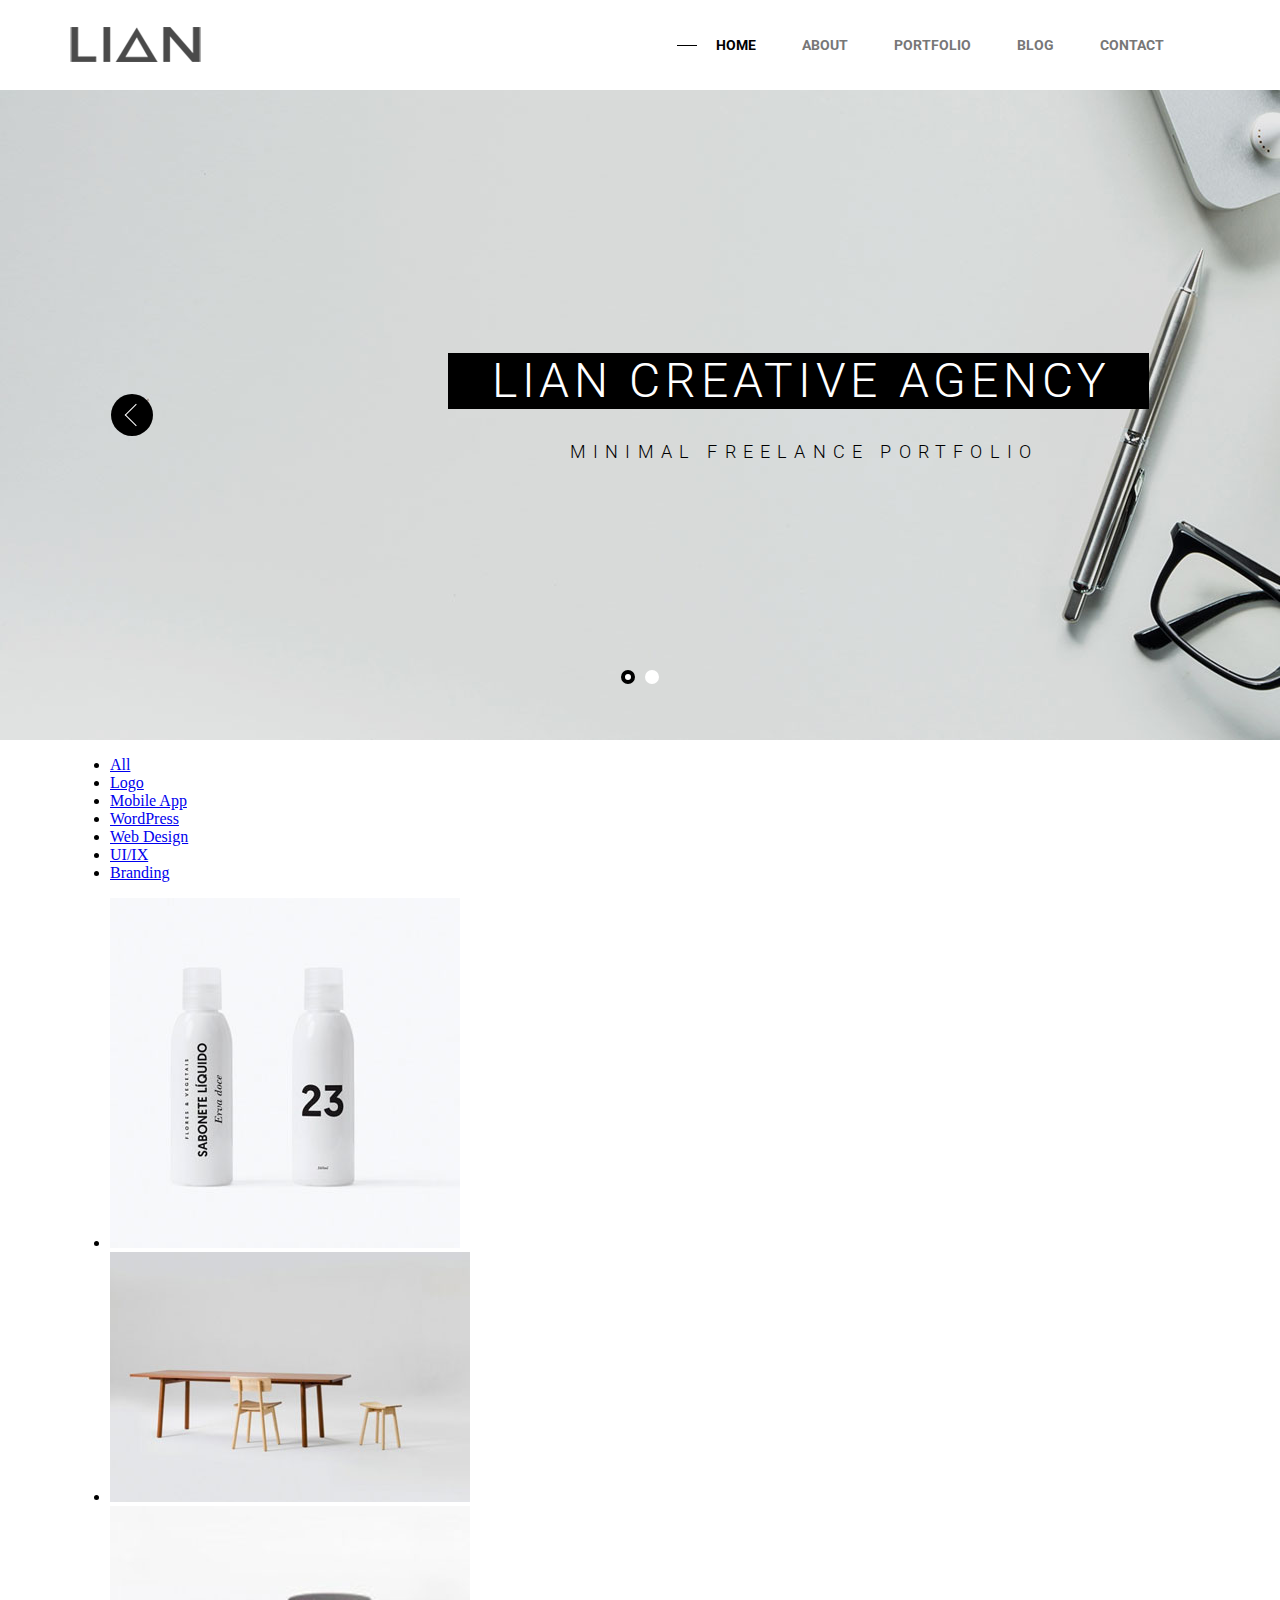
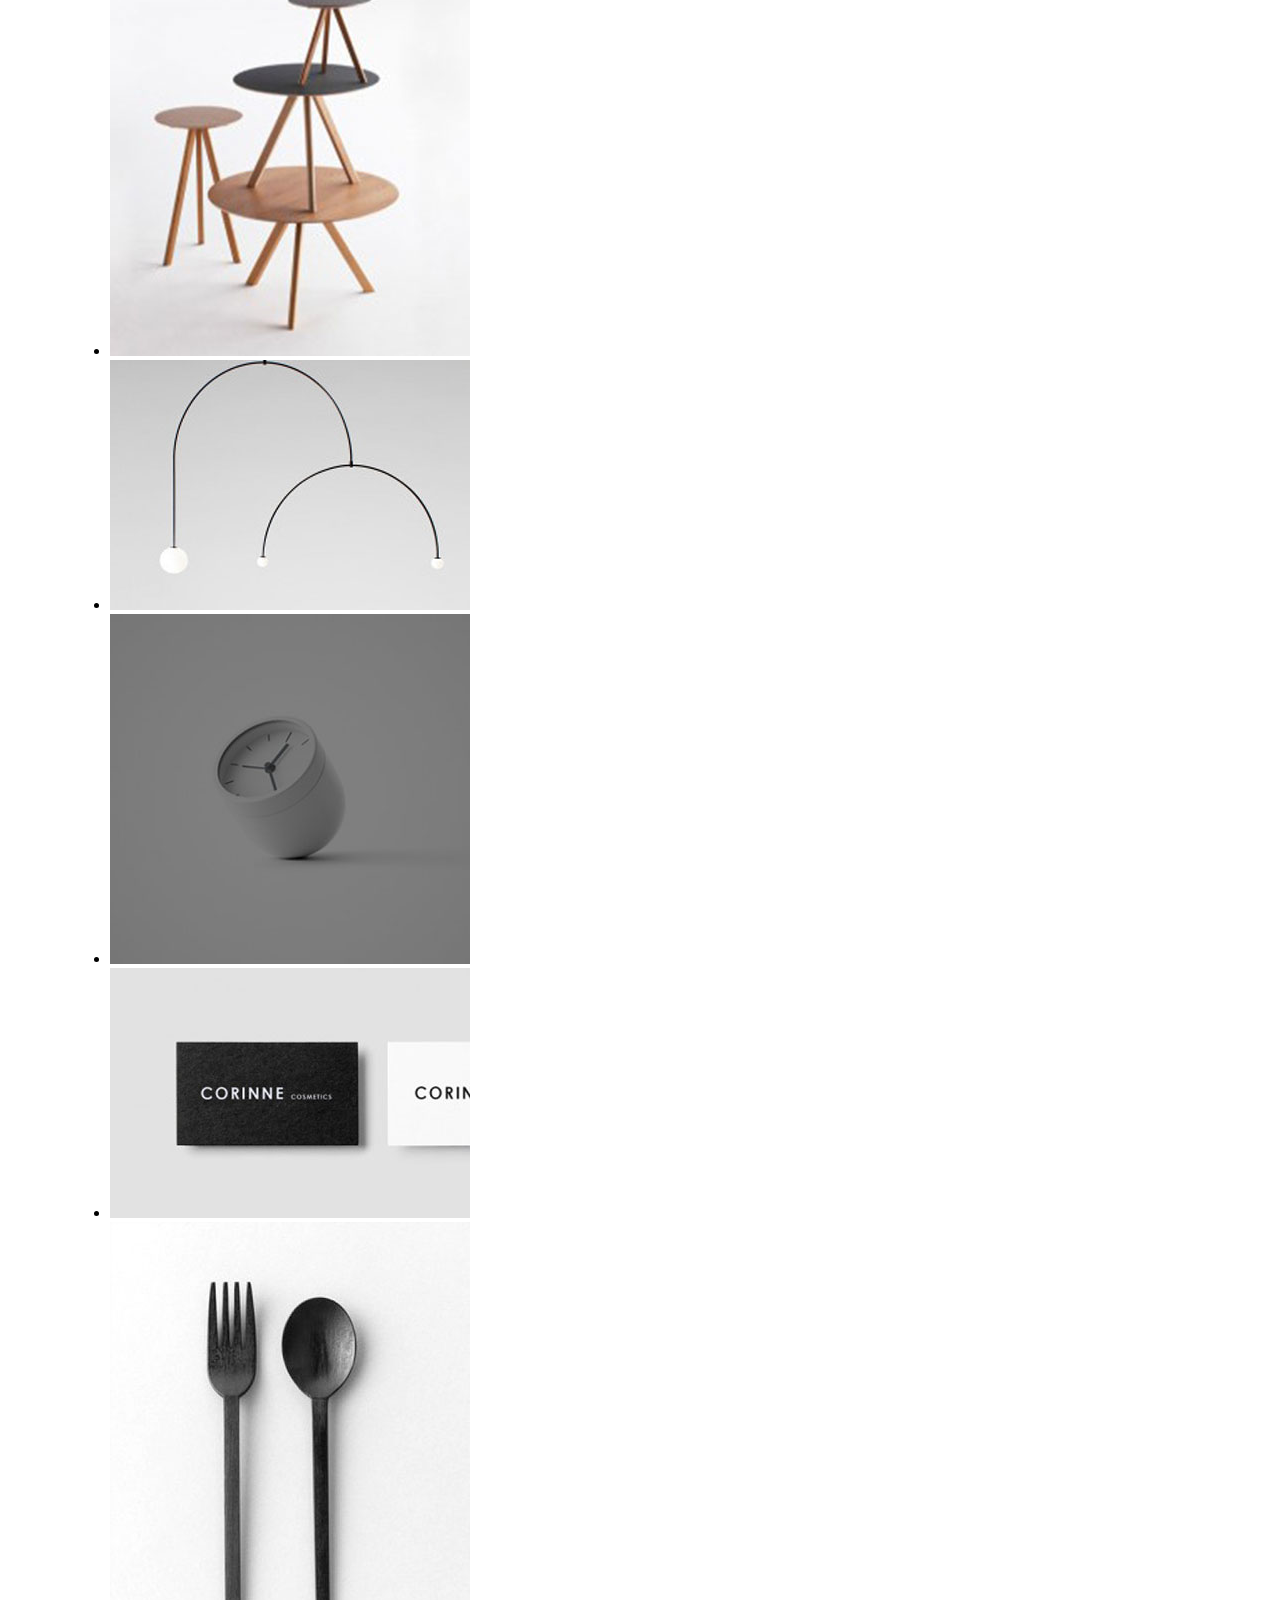
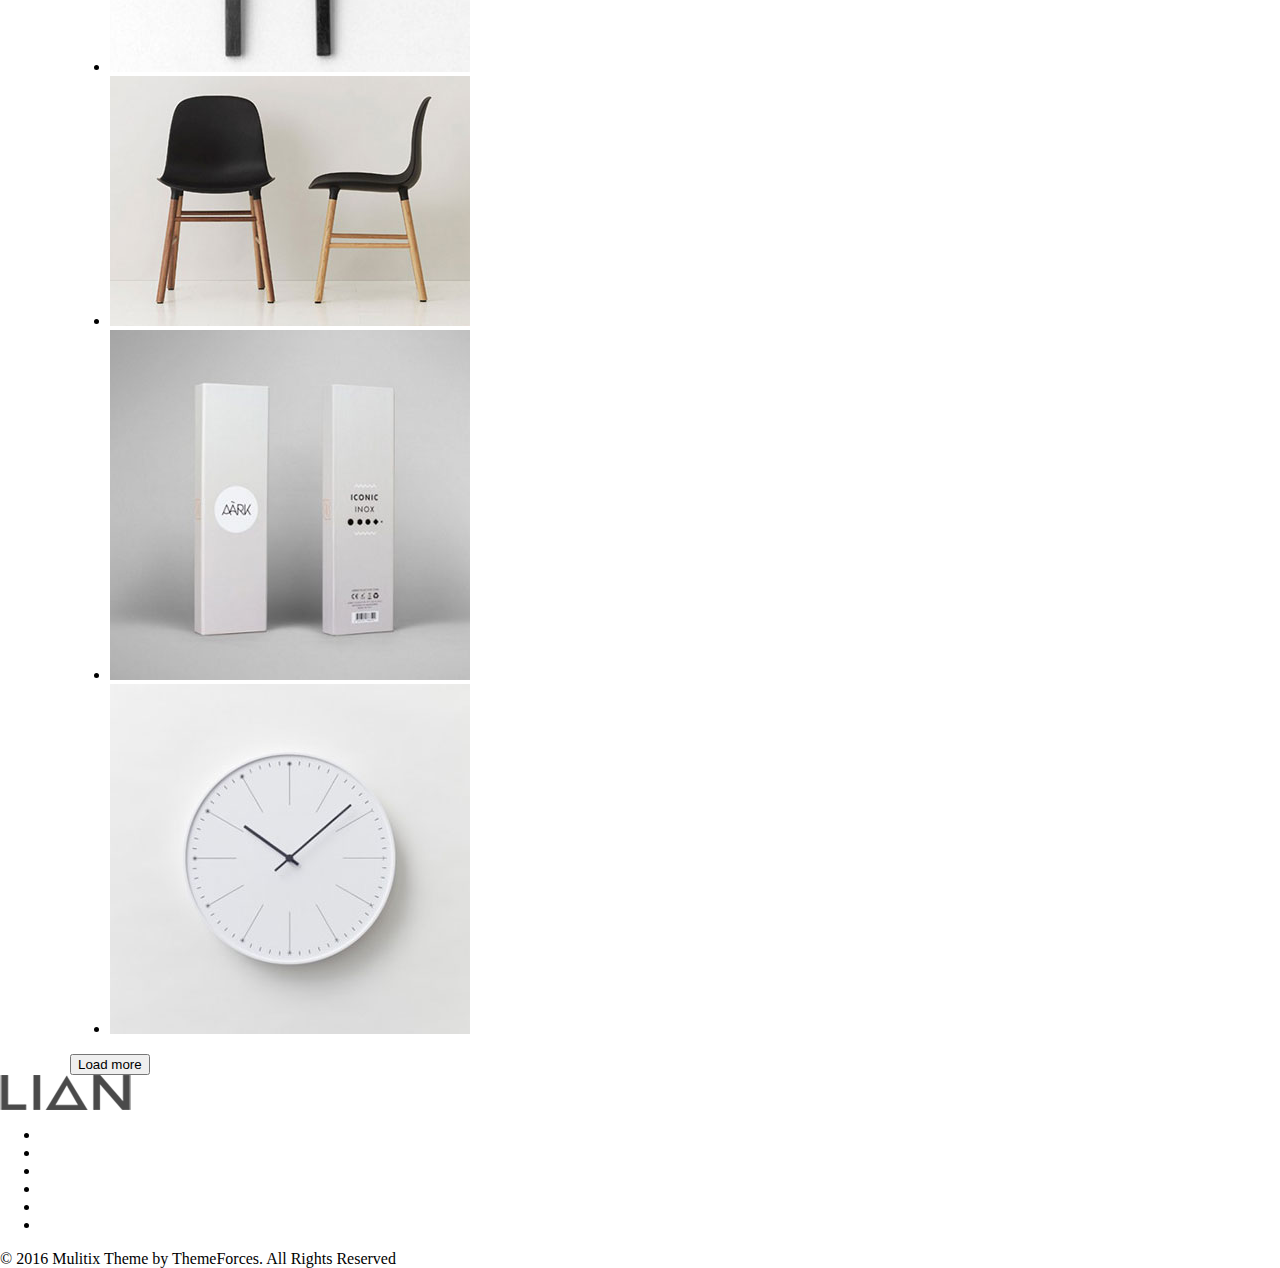
==== index.html @ 905ab61a "version 1.2.3" ====
<!doctype html>
<html>
    <head>
      <link href="https://fonts.googleapis.com/css?family=Roboto:300,400,700" rel="stylesheet">
       <link rel="stylesheet" href="https://use.fontawesome.com/releases/v5.8.1/css/all.css" integrity="sha384-50oBUHEmvpQ+1lW4y57PTFmhCaXp0ML5d60M1M7uH2+nqUivzIebhndOJK28anvf" crossorigin="anonymous">
       <link href="./css/main.css" rel="stylesheet">
       <title>Верстка. Шаблон Lian.</title>
    </head>
    <body>
      <div class="page">
        <header class="header">
          <div class="header__block">
            <div class="header__logo logo">
              <img src="img/logo/logo.gif" class="logo__img" alt="logo">
            </div>
            <nav class="header__nav nav">
              <ul class="nav__list">
                <li class="nav__item"><a href="#" class="nav__link nav__link_active">Home</a></li>
                <li class="nav__item"><a href="#" class="nav__link">About</a></li>
                <li class="nav__item"><a href="portfolio.html" class="nav__link">Portfolio</a></li>
                <li class="nav__item"><a href="blog.html" class="nav__link">Blog</a></li>
                <li class="nav__item"><a href="#" class="nav__link">Contact</a></li>
                <li class="nav__item"><a href="#" class="nav__link"><i class="fas fa-search"></i></a></li>
              </ul>
            </nav>
          </div>
        </header>
        
          <section class="page__slider slider">
            <div class="owl-carousel">
              <div class="slider__item" style="background-image: url(./img/slider/slide_001.jpg)">
                <div class="slider__content">
                  <p class="slider__title">lian creative agency</p>
                  <p class="slider__text">minimal freelance portfolio</p>
                </div>
              </div>
              <div class="slider__item" style="background-image: url(./img/slider/slide_002.jpg)">
                <div class="slider__content">
                  <p class="slider__title">design & branding</p>
                  <p class="slider__text">we deliver quality results</p>
                </div>
              </div>
            </div>
          </section>

        <div class="page__containter">
          <section class="menu">
            <ul class="menu__list">
              <li class="menu__item menu__item_active"> <a href="#" class="menu__link">All</a></li>
              <li class="menu__item"> <a href="#" class="menu__link">Logo</a></li>
              <li class="menu__item"> <a href="#" class="menu__link">Mobile App</a></li>
              <li class="menu__item"> <a href="#" class="menu__link">WordPress</a></li>
              <li class="menu__item"> <a href="#" class="menu__link">Web Design</a></li>
              <li class="menu__item"> <a href="#" class="menu__link">UI/IX</a></li>
              <li class="menu__item"> <a href="#" class="menu__link">Branding</a></li>   
            </ul>
          </section>
          <main class="main">
             <div class="main__portfolio portfolio">
              <ul class="portfolio__list">
                <li class="portfolio__item">
                  <a href="#" class="portfolio__link">
                    <img src="img/portfolio/b23.jpg" alt="bottle nomber 23" >
                  </a>
                </li>
                <li class="portfolio__item">
                  <a href="#" class="portfolio__link">
                    <img src="img/portfolio/table.jpg" alt="table" >
                  </a>
                </li>
                <li class="portfolio__item">
                  <a href="#" class="portfolio__link">
                    <img src="img/portfolio/4table.jpg" alt="four table" >
                  </a>
                </li>
                <li class="portfolio__item">
                  <a href="#" class="portfolio__link">
                    <img src="img/portfolio/lamp.jpg" alt="lamp" >
                  </a>
                </li>
                <li class="portfolio__item">
                  <a href="#" class="portfolio__link">
                    <img src="img/portfolio/clock.jpg" alt="clock" >
                  </a>
                </li>
                <li class="portfolio__item">
                  <a href="#" class="portfolio__link">
                    <img src="img/portfolio/visitingcard.jpg" alt="business card" >
                  </a>
                </li>
                <li class="portfolio__item">
                  <a href="#" class="portfolio__link">
                    <img src="img/portfolio/forkspoon.jpg" alt="fork and spoon" >
                  </a>
                </li>
                <li class="portfolio__item">
                  <a href="#" class="portfolio__link">
                    <img src="img/portfolio/chair.jpg" alt="chair" >
                  </a>
                </li>
                <li class="portfolio__item">
                  <a href="#" class="portfolio__link">
                    <img src="img/portfolio/iconikinox.jpg" alt="iconikinox" >
                  </a>
                </li>
                <li class="portfolio__item">
                  <a href="#" class="portfolio__link">
                    <img src="img/portfolio/bigclock.jpg" alt="big clock" >
                  </a>
                </li>
              </ul>
             </div>
             <div class="main__footer">
                <button class="button main__button">Load more</button>
             </div>
          </main>   
        </div>

          <footer class="footer">
            <div class="footer__logo logo">
              <img src="img/logo/logo.gif" class="logo__img" alt="logo">
            </div>
            <div class="footer__social social">
              <ul class="social__list">
                <li class="social__item">
                  <a href="#" class="social__link social__link_facebook"></a>
                </li>
                <li class="social__item">
                  <a href="#" class="social__link social__link_twitter"></a>
                </li>
                <li class="social__item">
                  <a href="#" class="social__link social__link_linkedin"></a>
                </li>
                <li class="social__item">
                  <a href="#" class="social__link social__link_basket"></a>
                </li>
                <li class="social__item">
                  <a href="#" class="social__link social__link_pinterest"></a>
                </li>
                <li class="social__item">
                  <a href="#" class="social__link social__link_instagram"></a>
                </li>
              </ul>
            </div>  
            <div class="footer__copyright copyright">
              <div class="copyright__text">© 2016 <span class="copyright__text_black">Mulitix Theme</span> by ThemeForces. All Rights Reserved</div>
            </div>
          </footer>

      </div>
      <script src="./js/scripts.js"></script>
    </body>
</html>
---- css/main.css ----
/**
 * Owl Carousel v2.2.1
 * Copyright 2013-2017 Saurabh Sharma
 * Licensed under  ()
 */
.owl-carousel, .owl-carousel .owl-item {
  -webkit-tap-highlight-color: transparent;
  position: relative; }

.owl-carousel {
  display: none;
  width: 100%;
  z-index: 1; }

.owl-carousel .owl-stage {
  position: relative;
  -ms-touch-action: pan-Y;
  -moz-backface-visibility: hidden; }

.owl-carousel .owl-stage:after {
  content: ".";
  display: block;
  clear: both;
  visibility: hidden;
  line-height: 0;
  height: 0; }

.owl-carousel .owl-stage-outer {
  position: relative;
  overflow: hidden;
  -webkit-transform: translate3d(0, 0, 0); }

.owl-carousel .owl-item, .owl-carousel .owl-wrapper {
  -webkit-backface-visibility: hidden;
  -moz-backface-visibility: hidden;
  -ms-backface-visibility: hidden;
  -webkit-transform: translate3d(0, 0, 0);
  -moz-transform: translate3d(0, 0, 0);
  -ms-transform: translate3d(0, 0, 0); }

.owl-carousel .owl-item {
  min-height: 1px;
  float: left;
  -webkit-backface-visibility: hidden;
  -webkit-touch-callout: none; }

.owl-carousel .owl-item img {
  display: block;
  width: 100%; }

.owl-carousel .owl-dots.disabled, .owl-carousel .owl-nav.disabled {
  display: none; }

.no-js .owl-carousel, .owl-carousel.owl-loaded {
  display: block; }

.owl-carousel .owl-dot, .owl-carousel .owl-nav .owl-next, .owl-carousel .owl-nav .owl-prev {
  cursor: pointer;
  cursor: hand;
  -webkit-user-select: none;
  -moz-user-select: none;
  -ms-user-select: none;
  user-select: none; }

.owl-carousel.owl-loading {
  opacity: 0;
  display: block; }

.owl-carousel.owl-hidden {
  opacity: 0; }

.owl-carousel.owl-refresh .owl-item {
  visibility: hidden; }

.owl-carousel.owl-drag .owl-item {
  -webkit-user-select: none;
  -moz-user-select: none;
  -ms-user-select: none;
  user-select: none; }

.owl-carousel.owl-grab {
  cursor: move;
  cursor: -webkit-grab;
  cursor: grab; }

.owl-carousel.owl-rtl {
  direction: rtl; }

.owl-carousel.owl-rtl .owl-item {
  float: right; }

.owl-carousel .animated {
  -webkit-animation-duration: 1s;
          animation-duration: 1s;
  -webkit-animation-fill-mode: both;
          animation-fill-mode: both; }

.owl-carousel .owl-animated-in {
  z-index: 0; }

.owl-carousel .owl-animated-out {
  z-index: 1; }

.owl-carousel .fadeOut {
  -webkit-animation-name: fadeOut;
          animation-name: fadeOut; }

@-webkit-keyframes fadeOut {
  0% {
    opacity: 1; }
  100% {
    opacity: 0; } }

@keyframes fadeOut {
  0% {
    opacity: 1; }
  100% {
    opacity: 0; } }

.owl-height {
  transition: height .5s ease-in-out; }

.owl-carousel .owl-item .owl-lazy {
  opacity: 0;
  transition: opacity .4s ease; }

.owl-carousel .owl-item img.owl-lazy {
  -webkit-transform-style: preserve-3d;
          transform-style: preserve-3d; }

.owl-carousel .owl-video-wrapper {
  position: relative;
  height: 100%;
  background: #000; }

.owl-carousel .owl-video-play-icon {
  position: absolute;
  height: 80px;
  width: 80px;
  left: 50%;
  top: 50%;
  margin-left: -40px;
  margin-top: -40px;
  background: url(owl.video.play.png) no-repeat;
  cursor: pointer;
  z-index: 1;
  -webkit-backface-visibility: hidden;
  transition: -webkit-transform .1s ease;
  transition: transform .1s ease;
  transition: transform .1s ease, -webkit-transform .1s ease; }

.owl-carousel .owl-video-play-icon:hover {
  -webkit-transform: scale(1.3, 1.3);
          transform: scale(1.3, 1.3); }

.owl-carousel .owl-video-playing .owl-video-play-icon, .owl-carousel .owl-video-playing .owl-video-tn {
  display: none; }

.owl-carousel .owl-video-tn {
  opacity: 0;
  height: 100%;
  background-position: center center;
  background-repeat: no-repeat;
  background-size: contain;
  transition: opacity .4s ease; }

.owl-carousel .owl-video-frame {
  position: relative;
  z-index: 1;
  height: 100%;
  width: 100%; }

/**
 * Owl Carousel v2.2.1
 * Copyright 2013-2017 Saurabh Sharma
 * Licensed under  ()
 */
.owl-theme .owl-dots, .owl-theme .owl-nav {
  text-align: center;
  -webkit-tap-highlight-color: transparent; }

.owl-theme .owl-nav {
  margin-top: 10px; }

.owl-theme .owl-nav [class*=owl-] {
  color: #FFF;
  font-size: 14px;
  margin: 5px;
  padding: 4px 7px;
  background: #D6D6D6;
  display: inline-block;
  cursor: pointer;
  border-radius: 3px; }

.owl-theme .owl-nav [class*=owl-]:hover {
  background: #869791;
  color: #FFF;
  text-decoration: none; }

.owl-theme .owl-nav .disabled {
  opacity: .5;
  cursor: default; }

.owl-theme .owl-nav.disabled + .owl-dots {
  margin-top: 10px; }

.owl-theme .owl-dots .owl-dot {
  display: inline-block;
  zoom: 1; }

.owl-theme .owl-dots .owl-dot span {
  width: 10px;
  height: 10px;
  margin: 5px 7px;
  background: #D6D6D6;
  display: block;
  -webkit-backface-visibility: visible;
  transition: opacity .2s ease;
  border-radius: 30px; }

.owl-theme .owl-dots .owl-dot.active span, .owl-theme .owl-dots .owl-dot:hover span {
  background: #869791; }

html {
  box-sizing: border-box; }

*, *:before, *:after {
  box-sizing: inherit; }

* {
  -webkit-font-smoothing: antialiased;
  -moz-osx-font-smoothing: grayscale; }

body {
  margin: 0;
  padding: 0; }

.page {
  margin: 0 auto;
  width: 100%; }
  .page__containter {
    margin: 0 auto;
    width: 100%;
    max-width: 1140px; }
  .page__slider {
    margin: 0 auto;
    width: 100%;
    max-width: 1600px; }

.header {
  display: flex;
  width: 100%;
  justify-content: center;
  box-shadow: 0px 3px 5px -1px #dedede; }
  .header__block {
    display: flex;
    flex-direction: row;
    width: 100%;
    max-width: 1140px;
    justify-content: space-between;
    align-items: center;
    flex-wrap: nowrap;
    padding: 0px 0px;
    background-color: #ffffff;
    padding-top: 27px;
    padding-bottom: 28px; }

.logo__img {
  display: block; }

.nav__list {
  display: flex;
  margin: 0;
  padding: 0;
  list-style: none; }

.nav__link {
  padding-left: 46px;
  font-family: 'Roboto', sans-serif;
  font-size: 14px;
  font-weight: bold;
  text-transform: uppercase;
  color: #777777;
  background-color: #FFFFFF;
  text-decoration: none; }
  .nav__link:hover {
    color: black; }

.nav__link_active {
  position: relative;
  color: black; }
  .nav__link_active:before {
    position: absolute;
    content: "";
    height: 1px;
    width: 20px;
    left: 7px;
    top: 8px;
    background: black; }

.slider__item {
  position: relative;
  padding-top: 650px; }

.slider__content {
  display: flex;
  justify-content: center;
  align-content: space-between;
  align-items: center;
  flex-direction: column;
  position: absolute;
  text-align: center;
  padding-top: 0;
  top: 263px;
  left: 448px; }

.slider__title {
  margin: 0;
  margin-bottom: 32px;
  padding-left: 44px;
  padding-right: 38px;
  padding-top: 4px;
  padding-bottom: 4px;
  font-family: Roboto, sans-serif;
  font-weight: 300;
  font-size: 48px;
  letter-spacing: 4.7px;
  line-height: 48px;
  color: #ffffff;
  text-transform: uppercase;
  background-color: #000000; }

.slider__text {
  margin: 0;
  padding-left: 11px;
  font-family: Roboto, sans-serif;
  font-weight: 300;
  font-size: 18px;
  letter-spacing: 7.2px;
  color: #000000;
  text-transform: uppercase; }

.owl-nav {
  display: flex;
  justify-content: space-between;
  width: 1375px;
  position: absolute;
  top: 304px;
  left: 111px; }

.owl-prev {
  position: relative;
  border-radius: 100%;
  cursor: pointer;
  background-color: black;
  height: 42px;
  width: 42px; }
  .owl-prev:after {
    position: absolute;
    content: "";
    top: 13px;
    left: 17px;
    color: white;
    border-right: 1px solid;
    border-bottom: 1px solid;
    height: 16px;
    width: 16px;
    -webkit-transform: rotate(135deg);
            transform: rotate(135deg); }

.owl-next {
  position: relative;
  border-radius: 100%;
  cursor: pointer;
  background-color: black;
  height: 42px;
  width: 42px; }
  .owl-next:after {
    position: absolute;
    content: "";
    top: 13px;
    left: 10px;
    color: white;
    border-right: 1px solid;
    border-bottom: 1px solid;
    height: 16px;
    width: 16px;
    -webkit-transform: rotate(-45deg);
            transform: rotate(-45deg); }

.owl-dots {
  display: flex;
  justify-content: center;
  position: absolute;
  width: 100%;
  left: 0px;
  top: 580px;
  margin-bottom: 10px;
  text-align: center; }
  .owl-dots .owl-dot {
    display: inline-block;
    margin: 0 5px;
    width: 14px;
    height: 14px;
    border: 4px solid white;
    border-radius: 50%;
    background-color: #ffffff;
    cursor: pointer;
    transition: background-color 0.2s; }
  .owl-dots .active {
    border: 4px solid black; }
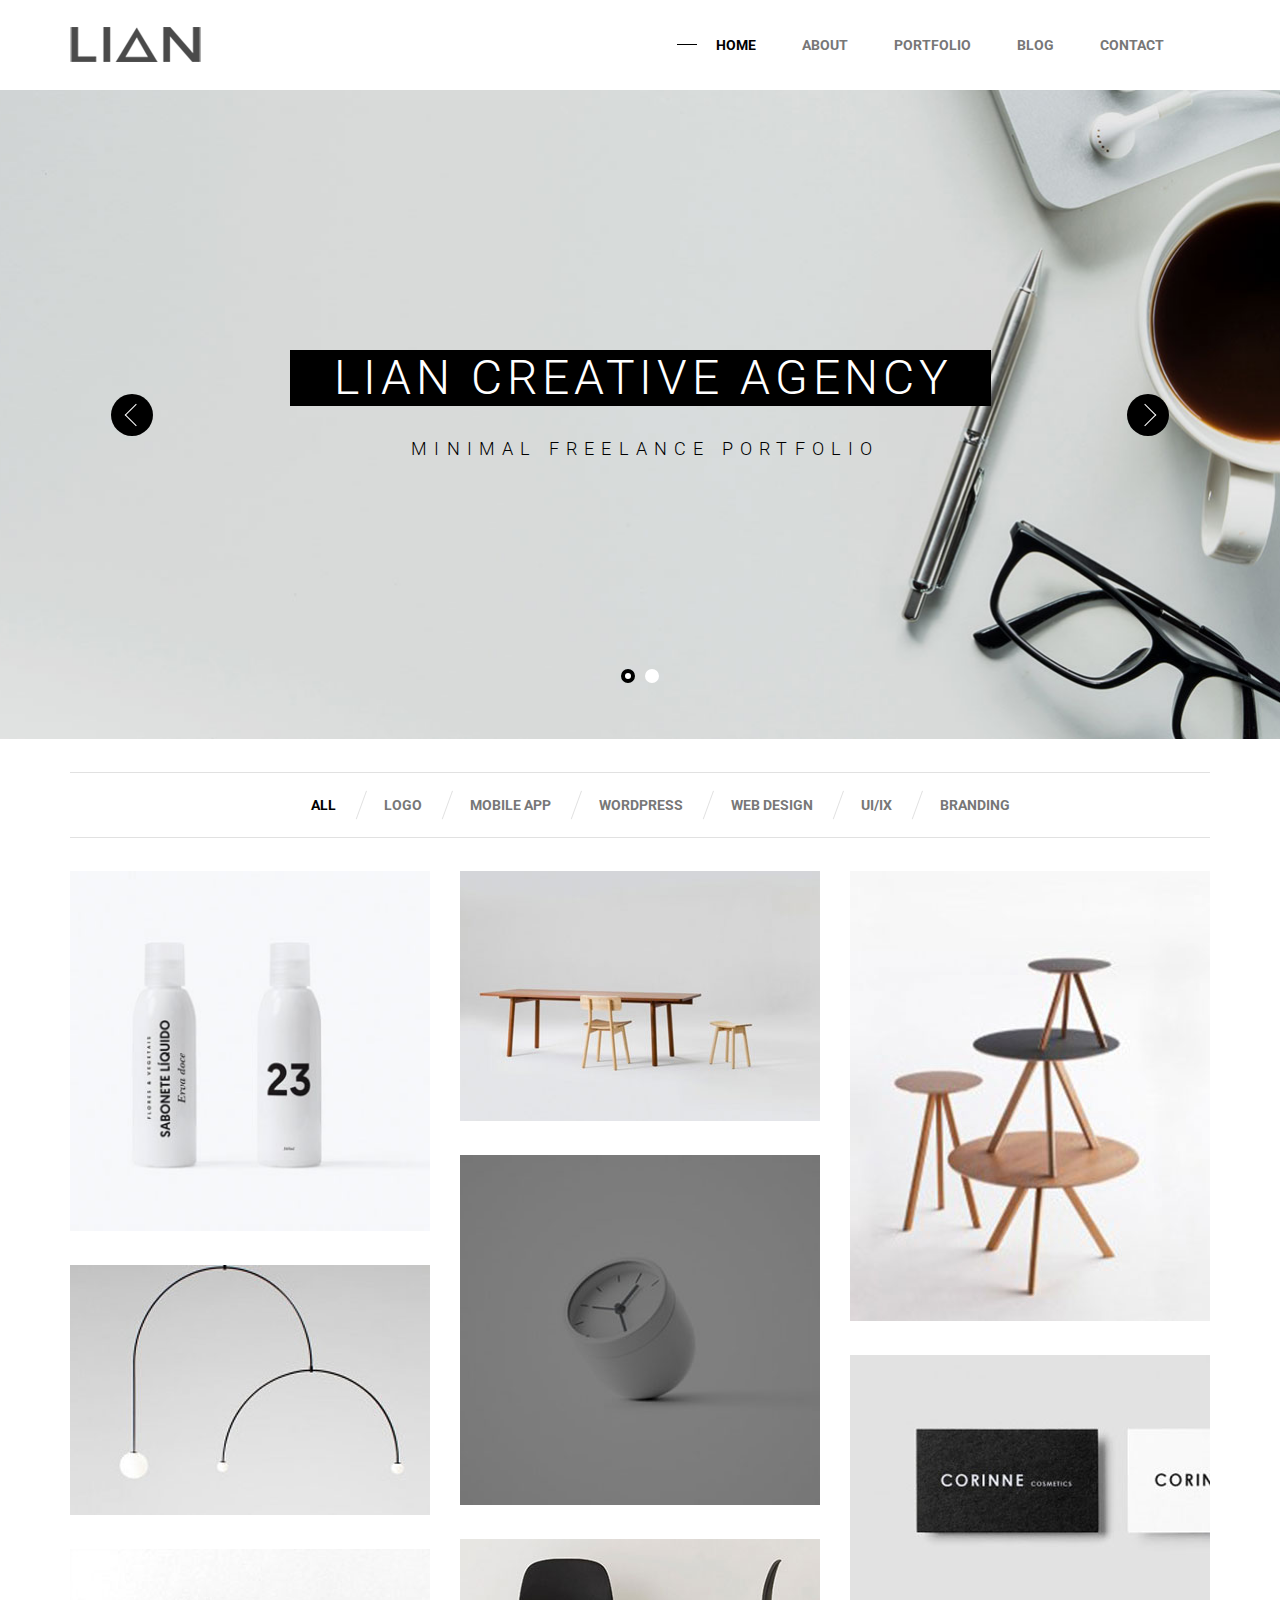
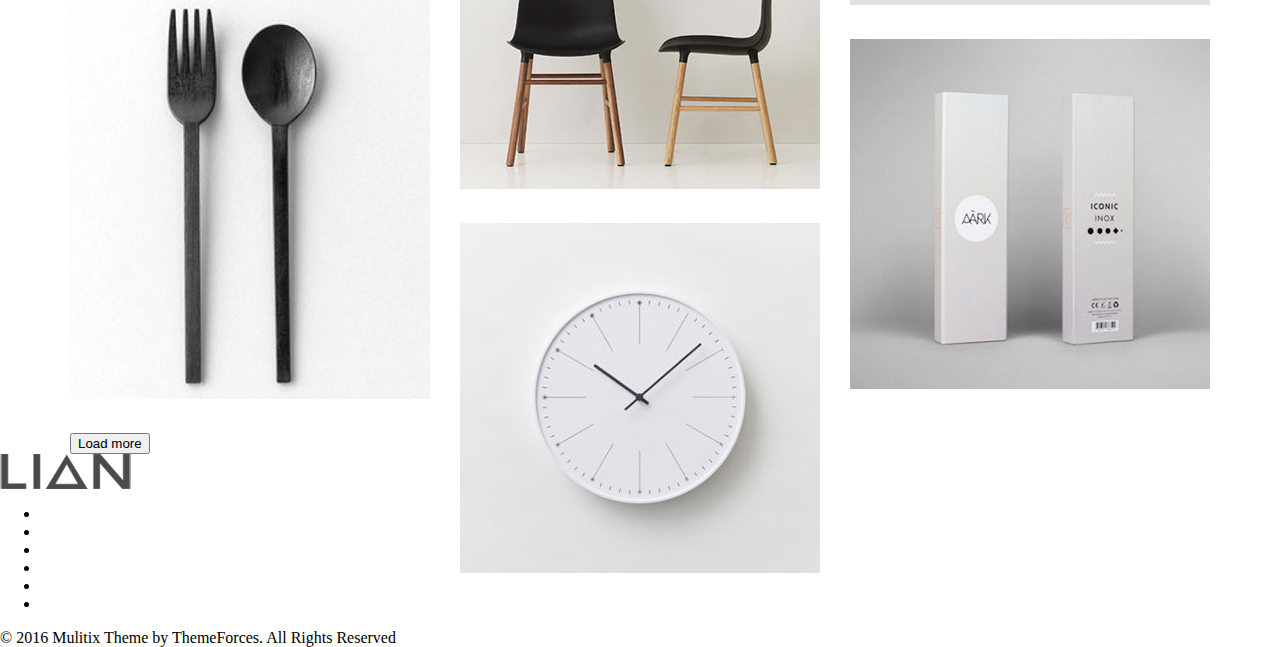
==== commit db54b719: "version 1.2.4" ====
--- a/index.html
+++ b/index.html
@@ -11,7 +11,9 @@
         <header class="header">
           <div class="header__block">
             <div class="header__logo logo">
-              <img src="img/logo/logo.gif" class="logo__img" alt="logo">
+                <a href="index.html" class="logo__link">
+                  <img src="img/logo/logo.gif" class="logo__img" alt="logo">
+                </a>
             </div>
             <nav class="header__nav nav">
               <ul class="nav__list">
@@ -41,12 +43,13 @@
                 </div>
               </div>
             </div>
+
           </section>
 
         <div class="page__containter">
           <section class="menu">
             <ul class="menu__list">
-              <li class="menu__item menu__item_active"> <a href="#" class="menu__link">All</a></li>
+              <li class="menu__item"> <a href="#" class="menu__link menu__link_active">All</a></li>
               <li class="menu__item"> <a href="#" class="menu__link">Logo</a></li>
               <li class="menu__item"> <a href="#" class="menu__link">Mobile App</a></li>
               <li class="menu__item"> <a href="#" class="menu__link">WordPress</a></li>
@@ -60,52 +63,63 @@
               <ul class="portfolio__list">
                 <li class="portfolio__item">
                   <a href="#" class="portfolio__link">
-                    <img src="img/portfolio/b23.jpg" alt="bottle nomber 23" >
+                    <img class="portfolio__img" src="img/portfolio/b23.jpg" alt="bottle nomber 23" >
+                    <div class="portfolio__cover"></div>
                   </a>
                 </li>
                 <li class="portfolio__item">
                   <a href="#" class="portfolio__link">
-                    <img src="img/portfolio/table.jpg" alt="table" >
+                    <img class="portfolio__img" src="img/portfolio/table.jpg" alt="table" >
+                    <div class="portfolio__cover"></div>
                   </a>
                 </li>
                 <li class="portfolio__item">
                   <a href="#" class="portfolio__link">
-                    <img src="img/portfolio/4table.jpg" alt="four table" >
+                    <img class="portfolio__img" src="img/portfolio/4table.jpg" alt="four table" >
+                    <div class="portfolio__cover"></div>
+                  </a>
+                </li>
+
+                <li class="portfolio__item">
+                  <a href="#" class="portfolio__link">
+                    <img class="portfolio__img" src="img/portfolio/clock.jpg" alt="clock" >
+                    <div class="portfolio__cover"></div>
                   </a>
                 </li>
                 <li class="portfolio__item">
                   <a href="#" class="portfolio__link">
-                    <img src="img/portfolio/lamp.jpg" alt="lamp" >
+                    <img class="portfolio__img" src="img/portfolio/lamp.jpg" alt="lamp" >
+                    <div class="portfolio__cover"></div>
                   </a>
                 </li>
                 <li class="portfolio__item">
                   <a href="#" class="portfolio__link">
-                    <img src="img/portfolio/clock.jpg" alt="clock" >
+                    <img class="portfolio__img" src="img/portfolio/visitingcard.jpg" alt="business card" >
+                    <div class="portfolio__cover"></div>
                   </a>
                 </li>
                 <li class="portfolio__item">
                   <a href="#" class="portfolio__link">
-                    <img src="img/portfolio/visitingcard.jpg" alt="business card" >
+                    <img class="portfolio__img" src="img/portfolio/chair.jpg" alt="chair" >
+                    <div class="portfolio__cover"></div>
                   </a>
                 </li>
                 <li class="portfolio__item">
                   <a href="#" class="portfolio__link">
-                    <img src="img/portfolio/forkspoon.jpg" alt="fork and spoon" >
+                    <img class="portfolio__img" src="img/portfolio/forkspoon.jpg" alt="fork and spoon" >
+                    <div class="portfolio__cover"></div>
                   </a>
                 </li>
                 <li class="portfolio__item">
                   <a href="#" class="portfolio__link">
-                    <img src="img/portfolio/chair.jpg" alt="chair" >
+                    <img class="portfolio__img" src="img/portfolio/iconikinox.jpg" alt="iconikinox" >
+                    <div class="portfolio__cover"></div>
                   </a>
                 </li>
                 <li class="portfolio__item">
                   <a href="#" class="portfolio__link">
-                    <img src="img/portfolio/iconikinox.jpg" alt="iconikinox" >
-                  </a>
-                </li>
-                <li class="portfolio__item">
-                  <a href="#" class="portfolio__link">
-                    <img src="img/portfolio/bigclock.jpg" alt="big clock" >
+                    <img class="portfolio__img" src="img/portfolio/bigclock.jpg" alt="big clock" >
+                    <div class="portfolio__cover"></div>
                   </a>
                 </li>
               </ul>
--- a/css/main.css
+++ b/css/main.css
@@ -243,9 +243,7 @@
     width: 100%;
     max-width: 1140px; }
   .page__slider {
-    margin: 0 auto;
-    width: 100%;
-    max-width: 1600px; }
+    margin: 0 auto; }
 
 .header {
   display: flex;
@@ -274,8 +272,11 @@
   padding: 0;
   list-style: none; }
 
+.nav__item {
+  position: relative;
+  padding-left: 46px; }
+
 .nav__link {
-  padding-left: 46px;
   font-family: 'Roboto', sans-serif;
   font-size: 14px;
   font-weight: bold;
@@ -287,7 +288,6 @@
     color: black; }
 
 .nav__link_active {
-  position: relative;
   color: black; }
   .nav__link_active:before {
     position: absolute;
@@ -299,8 +299,9 @@
     background: black; }
 
 .slider__item {
-  position: relative;
-  padding-top: 650px; }
+  background-repeat: no-repeat;
+  background-size: cover;
+  background-position: center; }
 
 .slider__content {
   display: flex;
@@ -308,11 +309,9 @@
   align-content: space-between;
   align-items: center;
   flex-direction: column;
-  position: absolute;
   text-align: center;
-  padding-top: 0;
-  top: 263px;
-  left: 448px; }
+  padding-top: 260px;
+  padding-bottom: 280px; }
 
 .slider__title {
   margin: 0;
@@ -343,10 +342,12 @@
 .owl-nav {
   display: flex;
   justify-content: space-between;
-  width: 1375px;
   position: absolute;
-  top: 304px;
-  left: 111px; }
+  top: 50%;
+  -webkit-transform: translate(0, -50%);
+          transform: translate(0, -50%);
+  left: 111px;
+  right: 111px; }
 
 .owl-prev {
   position: relative;
@@ -394,7 +395,7 @@
   position: absolute;
   width: 100%;
   left: 0px;
-  top: 580px;
+  bottom: 46px;
   margin-bottom: 10px;
   text-align: center; }
   .owl-dots .owl-dot {
@@ -409,3 +410,93 @@
     transition: background-color 0.2s; }
   .owl-dots .active {
     border: 4px solid black; }
+
+.menu {
+  padding-top: 33px;
+  padding-bottom: 33px; }
+  .menu__list {
+    display: flex;
+    justify-content: center;
+    margin: 0;
+    padding-top: 23px;
+    padding-bottom: 23px;
+    list-style: none;
+    border-top: 1px solid #e1e1e1;
+    border-bottom: 1px solid #e1e1e1; }
+  .menu__item {
+    position: relative;
+    padding-left: 24px;
+    padding-right: 24px; }
+    .menu__item:before {
+      content: '';
+      color: #e1e1e1;
+      position: absolute;
+      top: -1px;
+      left: 0;
+      border-left: 1px solid;
+      height: 30px;
+      width: 30px;
+      -webkit-transform: rotate(20deg);
+              transform: rotate(20deg); }
+    .menu__item:first-child::before {
+      content: '';
+      border: none; }
+  .menu__link {
+    font-family: Roboto, sans-serif;
+    font-size: 14px;
+    font-weight: bold;
+    text-transform: uppercase;
+    color: #777777;
+    background-color: #FFFFFF;
+    text-decoration: none; }
+    .menu__link:hover {
+      color: black; }
+    .menu__link_active {
+      color: black; }
+
+.portfolio__list {
+  margin: 0;
+  padding: 0;
+  list-style: none; }
+
+.portfolio__item {
+  position: relative;
+  width: 360px;
+  margin-bottom: 30px; }
+
+.portfolio__link:hover .portfolio__cover {
+  display: block; }
+
+.portfolio__img {
+  width: 360px; }
+
+.portfolio__cover {
+  display: none;
+  position: absolute;
+  top: 0;
+  bottom: 0;
+  left: 0;
+  right: 0;
+  background-color: rgba(0, 0, 0, 0.5); }
+  .portfolio__cover:before {
+    content: '';
+    color: #c9c9c9;
+    position: absolute;
+    top: 50%;
+    left: 50%;
+    -webkit-transform: translate(0, -49%);
+            transform: translate(0, -49%);
+    border-left: 2px solid;
+    height: 40px;
+    width: 40px; }
+  .portfolio__cover:after {
+    content: '';
+    color: #c9c9c9;
+    position: absolute;
+    top: 50%;
+    left: 50%;
+    -webkit-transform: translate(-49%, 0);
+            transform: translate(-49%, 0);
+    border-top: 2px solid;
+    height: 40px;
+    width: 40px; }
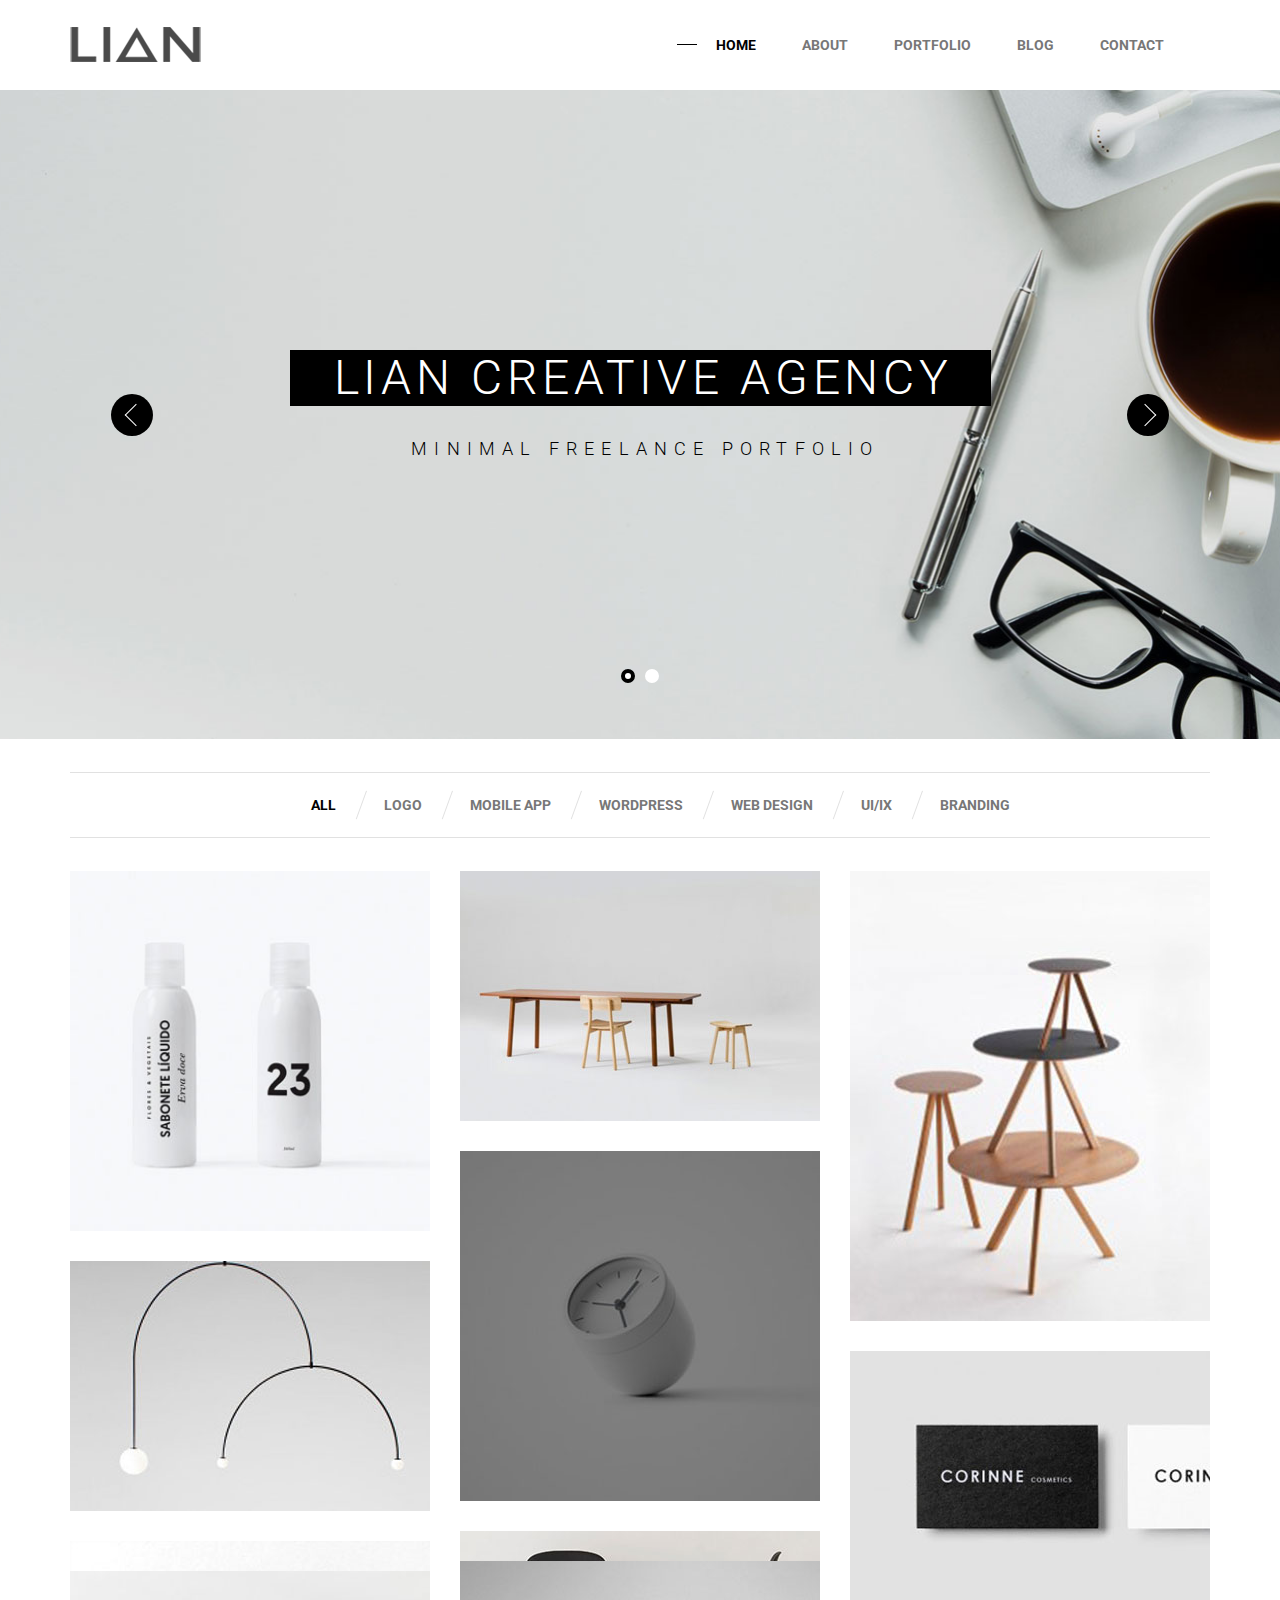
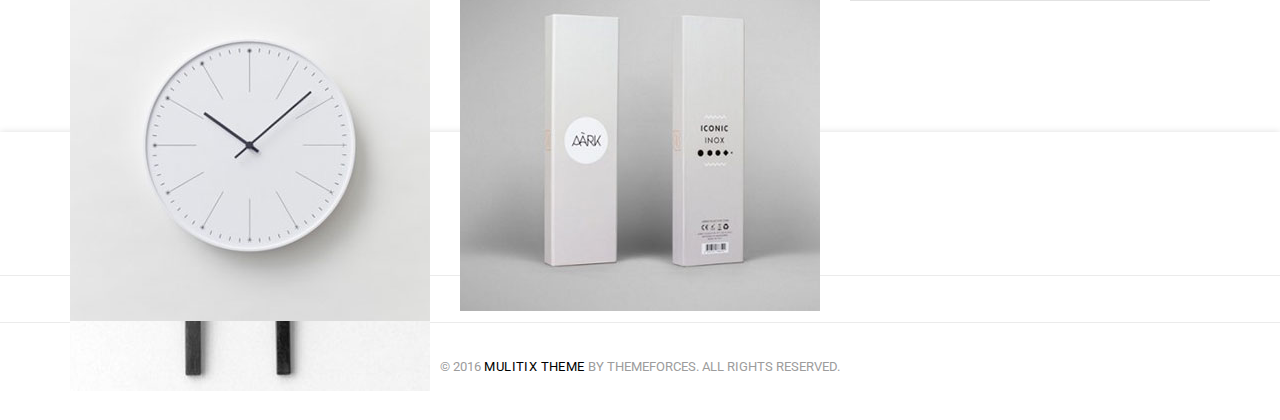
==== commit d384bc94: "version 1.2.6" ====
--- a/index.html
+++ b/index.html
@@ -55,11 +55,10 @@
               <li class="menu__item"> <a href="#" class="menu__link">WordPress</a></li>
               <li class="menu__item"> <a href="#" class="menu__link">Web Design</a></li>
               <li class="menu__item"> <a href="#" class="menu__link">UI/IX</a></li>
-              <li class="menu__item"> <a href="#" class="menu__link">Branding</a></li>   
+              <li class="menu__item"> <a href="#" class="menu__link">Branding</a></li>
             </ul>
           </section>
-          <main class="main">
-             <div class="main__portfolio portfolio">
+            <main class="portfolio">
               <ul class="portfolio__list">
                 <li class="portfolio__item">
                   <a href="#" class="portfolio__link">
@@ -79,7 +78,6 @@
                     <div class="portfolio__cover"></div>
                   </a>
                 </li>
-
                 <li class="portfolio__item">
                   <a href="#" class="portfolio__link">
                     <img class="portfolio__img" src="img/portfolio/clock.jpg" alt="clock" >
@@ -123,41 +121,60 @@
                   </a>
                 </li>
               </ul>
-             </div>
-             <div class="main__footer">
-                <button class="button main__button">Load more</button>
-             </div>
-          </main>   
-        </div>
+              <div class="portfolio__footer">
+                <button class="button portfolio__button">Load more</button>
+              </div>
+          </div>
 
           <footer class="footer">
             <div class="footer__logo logo">
-              <img src="img/logo/logo.gif" class="logo__img" alt="logo">
+                <a href="index.html" class="logo__link">
+                  <img src="img/logo/logo.gif" class="logo__img" alt="logo">
+                </a>
             </div>
             <div class="footer__social social">
               <ul class="social__list">
                 <li class="social__item">
-                  <a href="#" class="social__link social__link_facebook"></a>
+                  <a href="#" class="social__link social__link_facebook">
+                      <i class="fab fa-facebook-f"></i>
+                  </a>
                 </li>
                 <li class="social__item">
-                  <a href="#" class="social__link social__link_twitter"></a>
+                    <a href="#" class="social__link social__link_googleplus">
+                        <i class="fab fa-google-plus-g"></i>
+                    </a>
                 </li>
                 <li class="social__item">
-                  <a href="#" class="social__link social__link_linkedin"></a>
+                  <a href="#" class="social__link social__link_twitter">
+                      <i class="fab fa-twitter"></i>
+                  </a>
                 </li>
                 <li class="social__item">
-                  <a href="#" class="social__link social__link_basket"></a>
+                  <a href="#" class="social__link social__link_linkedin">
+                      <i class="fab fa-linkedin-in"></i>
+                  </a>
                 </li>
                 <li class="social__item">
-                  <a href="#" class="social__link social__link_pinterest"></a>
+                  <a href="#" class="social__link social__link_basket">
+                      <i class="fab fa-dribbble"></i>
+                  </a>
                 </li>
                 <li class="social__item">
-                  <a href="#" class="social__link social__link_instagram"></a>
+                  <a href="#" class="social__link social__link_pinterest">
+                      <i class="fab fa-pinterest-p"></i>
+                  </a>
+                </li>
+                <li class="social__item">
+                  <a href="#" class="social__link social__link_instagram">
+                      <i class="fab fa-instagram"></i>
+                  </a>
                 </li>
               </ul>
             </div>  
             <div class="footer__copyright copyright">
-              <div class="copyright__text">© 2016 <span class="copyright__text_black">Mulitix Theme</span> by ThemeForces. All Rights Reserved</div>
+              <div class="copyright__text">© 2016 
+                <a href="#" class="copyright__link">Mulitix Theme</a> 
+              by ThemeForces. All Rights Reserved.</div>
             </div>
           </footer>
 
--- a/css/main.css
+++ b/css/main.css
@@ -464,11 +464,15 @@
   width: 360px;
   margin-bottom: 30px; }
 
-.portfolio__link:hover .portfolio__cover {
+.portfolio__link {
   display: block; }
+  .portfolio__link:hover .portfolio__cover {
+    display: block; }
 
 .portfolio__img {
-  width: 360px; }
+  display: block;
+  width: 360px;
+  height: auto; }
 
 .portfolio__cover {
   display: none;
@@ -500,3 +504,93 @@
     border-top: 2px solid;
     height: 40px;
     width: 40px; }
+
+.portfolio__footer {
+  display: flex;
+  justify-content: center;
+  padding-bottom: 70px; }
+
+.portfolio__button {
+  padding: 0;
+  border: none;
+  font: inherit;
+  color: inherit;
+  background-color: transparent;
+  cursor: pointer;
+  font-family: Roboto, sans-serif;
+  font-size: 13px;
+  font-weight: bold;
+  text-transform: uppercase;
+  background-color: #959595;
+  color: #ffffff;
+  padding: 8px 24px;
+  border-radius: 2px;
+  letter-spacing: 0.6px; }
+
+.footer {
+  display: flex;
+  flex-direction: column;
+  align-items: center;
+  width: 100%;
+  box-shadow: 0px 0px 7px 0px #dedede; }
+  .footer__block {
+    display: flex;
+    flex-direction: row;
+    width: 100%;
+    max-width: 1140px;
+    justify-content: space-between;
+    align-items: center;
+    flex-wrap: nowrap;
+    padding: 0px 0px;
+    background-color: #ffffff;
+    padding-top: 27px;
+    padding-bottom: 28px; }
+  .footer__logo {
+    padding-top: 64px;
+    padding-bottom: 44px; }
+  .footer__copyright {
+    padding-top: 36px;
+    padding-bottom: 46px; }
+
+.social {
+  align-self: stretch;
+  padding-top: 0;
+  padding-bottom: 0;
+  border-top: 1px solid #ebebeb;
+  border-bottom: 1px solid #ebebeb; }
+  .social__list {
+    display: flex;
+    justify-content: center;
+    margin: 0;
+    padding-top: 23px;
+    padding-bottom: 23px;
+    list-style: none; }
+  .social__item {
+    position: relative;
+    padding-right: 28px;
+    padding-left: 28px; }
+    .social__item:first-child {
+      padding-left: 0px; }
+  .social__link {
+    font-family: Roboto, sans-serif;
+    font-size: 14px;
+    font-weight: bold;
+    text-transform: uppercase;
+    color: #777777;
+    background-color: #FFFFFF;
+    text-decoration: none; }
+    .social__link:hover {
+      color: black; }
+    .social__link_active {
+      color: black; }
+
+.copyright__text {
+  font-family: Roboto, sans-serif;
+  font-size: 13px;
+  text-transform: uppercase;
+  color: #9c9c9c; }
+
+.copyright__link {
+  letter-spacing: 0.4px;
+  text-decoration: none;
+  color: black; }
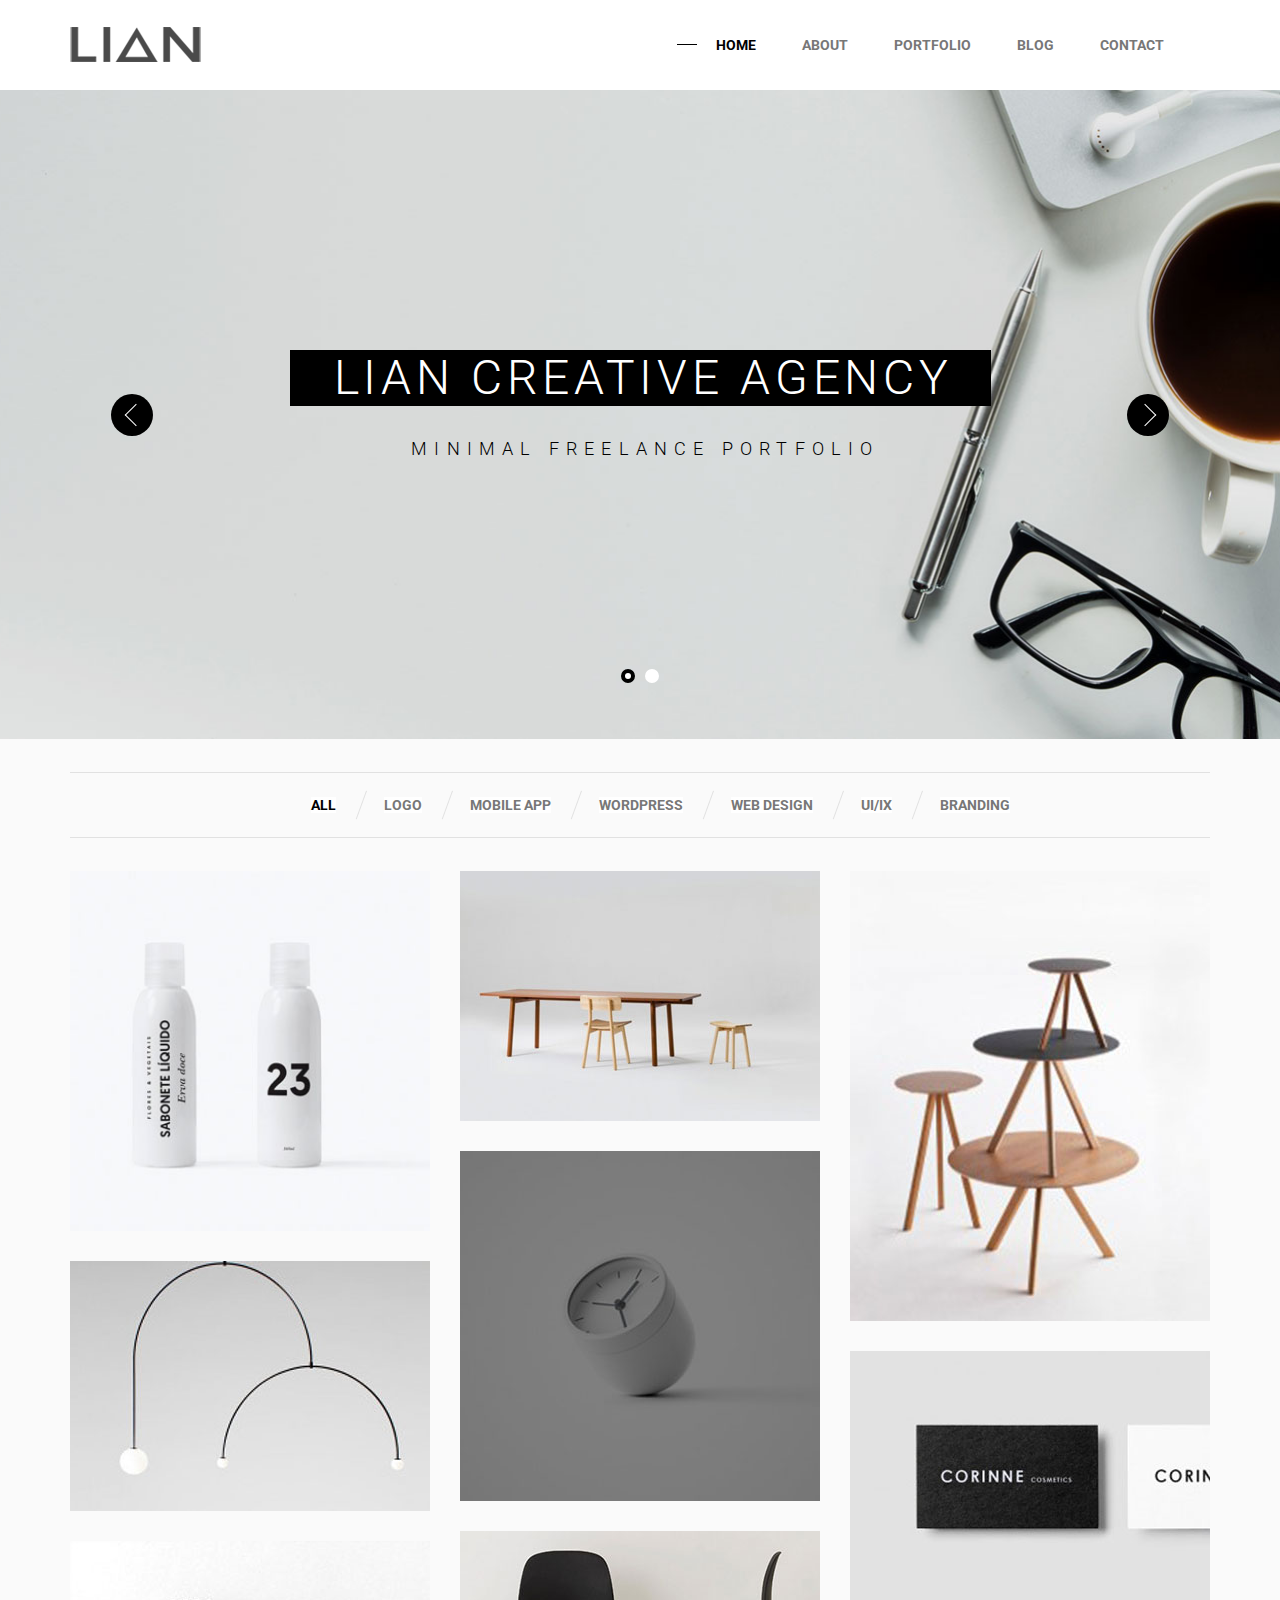
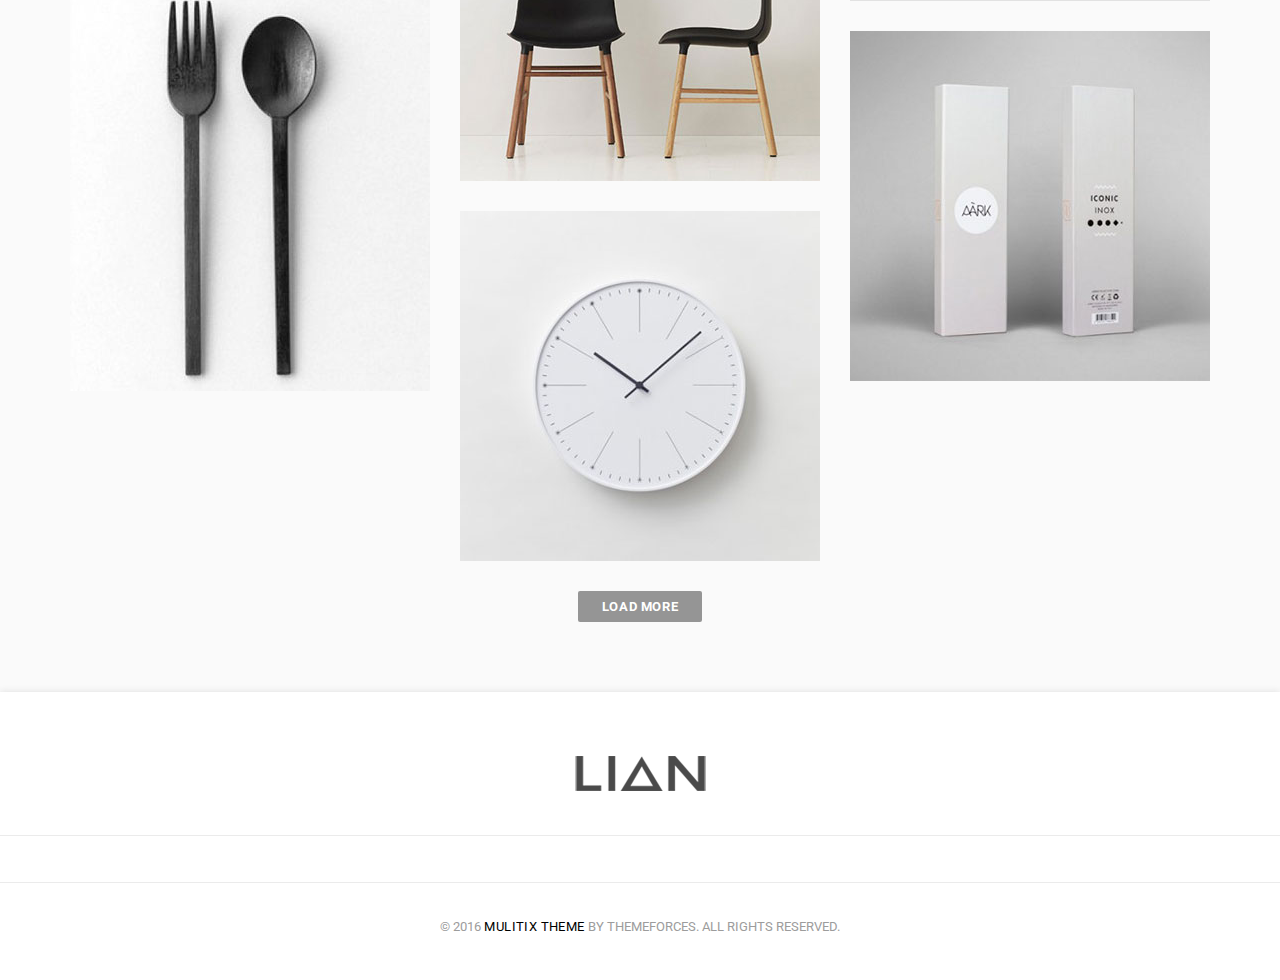
==== commit ee0bcc17: "version 1.2.11" ====
--- a/index.html
+++ b/index.html
@@ -122,7 +122,7 @@
                 </li>
               </ul>
               <div class="portfolio__footer">
-                <button class="button portfolio__button">Load more</button>
+                <button class="button button_load">Load more</button>
               </div>
           </div>
 
--- a/css/main.css
+++ b/css/main.css
@@ -237,19 +237,46 @@
 
 .page {
   margin: 0 auto;
-  width: 100%; }
+  width: 100%;
+  background-color: #fafafa; }
   .page__containter {
     margin: 0 auto;
     width: 100%;
     max-width: 1140px; }
   .page__slider {
-    margin: 0 auto; }
+    margin-top: 0;
+    margin-bottom: 33px;
+    margin-left: auto;
+    margin-right: auto; }
+  .page__banner {
+    margin-top: 0;
+    margin-bottom: 70px;
+    margin-left: auto;
+    margin-right: auto; }
+
+.button_load {
+  padding: 0;
+  border: none;
+  font: inherit;
+  color: inherit;
+  background-color: transparent;
+  cursor: pointer;
+  font-family: Roboto, sans-serif;
+  font-size: 13px;
+  font-weight: bold;
+  text-transform: uppercase;
+  background-color: #959595;
+  color: #ffffff;
+  padding: 8px 24px;
+  border-radius: 2px;
+  letter-spacing: 0.6px; }
 
 .header {
   display: flex;
   width: 100%;
   justify-content: center;
-  box-shadow: 0px 3px 5px -1px #dedede; }
+  box-shadow: 0px 3px 5px -1px #dedede;
+  background-color: #ffffff; }
   .header__block {
     display: flex;
     flex-direction: row;
@@ -288,7 +315,7 @@
     color: black; }
 
 .nav__link_active {
-  color: black; }
+  color: #000000; }
   .nav__link_active:before {
     position: absolute;
     content: "";
@@ -411,8 +438,47 @@
   .owl-dots .active {
     border: 4px solid black; }
 
+.banner__item {
+  background-repeat: no-repeat;
+  background-size: cover;
+  background-position: center; }
+
+.banner__content {
+  margin: 0 auto;
+  max-width: 1140px;
+  display: flex;
+  align-content: space-between;
+  align-items: flex-start;
+  flex-direction: column;
+  padding-top: 115px;
+  padding-bottom: 118px; }
+
+.banner__title {
+  margin: 0;
+  margin-bottom: 40px;
+  padding-left: 36px;
+  padding-right: 31px;
+  padding-top: 4px;
+  padding-bottom: 4px;
+  font-family: Roboto, sans-serif;
+  font-weight: 300;
+  font-size: 48px;
+  letter-spacing: 4.7px;
+  line-height: 48px;
+  color: #ffffff;
+  text-transform: uppercase;
+  background-color: #000000; }
+
+.banner__text {
+  margin: 0;
+  font-family: Roboto, sans-serif;
+  font-weight: 300;
+  font-size: 18px;
+  letter-spacing: 7.2px;
+  color: #000000;
+  text-transform: uppercase; }
+
 .menu {
-  padding-top: 33px;
   padding-bottom: 33px; }
   .menu__list {
     display: flex;
@@ -510,29 +576,200 @@
   justify-content: center;
   padding-bottom: 70px; }
 
-.portfolio__button {
-  padding: 0;
-  border: none;
-  font: inherit;
-  color: inherit;
-  background-color: transparent;
-  cursor: pointer;
+.blog {
+  display: flex;
+  flex-direction: row;
+  justify-content: space-between; }
+  .blog__main {
+    width: 760px; }
+  .blog__sidebar {
+    width: 360px; }
+  .blog__footer {
+    display: flex;
+    justify-content: center;
+    padding-top: 35px;
+    padding-bottom: 100px; }
+
+.search {
+  position: relative;
+  width: 100%;
+  margin: 0 auto; }
+  .search__input {
+    width: 100%;
+    height: 60px;
+    padding-left: 28px;
+    border: none;
+    outline: none;
+    border-radius: 3px;
+    font-family: Roboto, sans-serif;
+    font-style: italic;
+    font-size: 16px;
+    color: #b7b7b7; }
+    .search__input::-webkit-input-placeholder {
+      color: #b7b7b7; }
+    .search__input:-ms-input-placeholder {
+      color: #b7b7b7; }
+    .search__input::-ms-input-placeholder {
+      color: #b7b7b7; }
+    .search__input::placeholder {
+      color: #b7b7b7; }
+  .search__button {
+    position: absolute;
+    top: 12px;
+    right: 10px;
+    width: 34px;
+    height: 34px;
+    border: none;
+    background: #999999;
+    border-radius: 3px;
+    cursor: pointer; }
+    .search__button:before {
+      content: "\f002";
+      font-family: FontAwesome;
+      font-size: 16px;
+      color: #ffffff; }
+
+.sidebar-block__header {
+  display: flex;
+  position: relative;
+  justify-content: center;
+  padding-top: 12px;
+  padding-bottom: 8px;
+  background-color: #ebebeb; }
+  .sidebar-block__header:before {
+    content: '';
+    background-color: #ebebeb;
+    color: #ebebeb;
+    position: absolute;
+    top: 100%;
+    left: 50%;
+    -webkit-transform: translate(-50%, -50%) rotate(45deg);
+            transform: translate(-50%, -50%) rotate(45deg);
+    border: 0px solid;
+    height: 8px;
+    width: 8px; }
+
+.sidebar-block__title {
+  margin: 0;
+  font-family: Roboto, sans-serif;
+  font-size: 18px;
+  font-weight: 300;
+  letter-spacing: 7px;
+  text-transform: uppercase; }
+
+.sidebar-block__content {
+  padding: 25px;
+  background-color: #FFFFFF; }
+
+.post {
+  display: block;
+  width: 360px;
+  background-color: #ffffff;
+  margin-bottom: 30px; }
+  .post__img {
+    display: block;
+    width: 360px; }
+  .post__video {
+    width: 360px; }
+  .post__block {
+    display: flex;
+    flex-direction: column;
+    align-items: flex-start;
+    padding-left: 45px;
+    padding-right: 35px;
+    padding-bottom: 40px;
+    padding-top: 0px; }
+  .post__tag {
+    margin-top: 36px; }
+  .post__title {
+    margin-top: 26px;
+    font-family: Roboto, sans-serif;
+    color: #333333;
+    font-size: 20px;
+    font-weight: 500; }
+  .post__autor {
+    font-family: Roboto, sans-serif;
+    font-size: 13px;
+    color: #cccccc;
+    font-weight: bold; }
+    .post__autor:before {
+      display: inline-block;
+      padding-right: 5px;
+      font-style: normal;
+      font-variant: normal;
+      text-rendering: auto;
+      font-family: "Font Awesome 5 Free";
+      font-weight: 700;
+      content: "\f007"; }
+  .post__text {
+    margin-top: 26px;
+    margin-bottom: 0px;
+    font-family: Roboto, sans-serif;
+    font-size: 14px;
+    color: #777777;
+    line-height: 24px; }
+  .post__footer {
+    display: flex;
+    width: 100%;
+    flex-direction: row;
+    justify-content: space-between;
+    margin-top: 36px; }
+  .post__date {
+    font-family: Roboto, sans-serif;
+    font-size: 13px;
+    color: #9a9a9a; }
+    .post__date:before {
+      display: inline-block;
+      padding-right: 5px;
+      font-style: normal;
+      font-variant: normal;
+      text-rendering: auto;
+      font-family: "Font Awesome 5 Free";
+      font-weight: 500;
+      content: "\f133"; }
+  .post__icon {
+    font-size: 13px;
+    color: #cccccc;
+    padding-left: 24px; }
+  .post__img-link {
+    display: block;
+    position: relative; }
+    .post__img-link .post__block {
+      display: none; }
+    .post__img-link:hover .post__block {
+      display: flex;
+      position: absolute;
+      top: 0px;
+      bottom: 0px;
+      left: 0px;
+      right: 0px;
+      background-color: rgba(0, 0, 0, 0.8); }
+    .post__img-link:hover .post__title {
+      color: #ffffff; }
+    .post__img-link:hover .post__text {
+      color: #e5e5e5; }
+    .post__img-link:hover .post__title {
+      color: #ffffff; }
+
+.tag {
+  padding: 8px 16px;
   font-family: Roboto, sans-serif;
   font-size: 13px;
   font-weight: bold;
   text-transform: uppercase;
-  background-color: #959595;
+  background-color: black;
   color: #ffffff;
-  padding: 8px 24px;
-  border-radius: 2px;
-  letter-spacing: 0.6px; }
+  border-radius: 3px;
+  letter-spacing: 0;
+  text-decoration: none; }
 
 .footer {
   display: flex;
   flex-direction: column;
   align-items: center;
   width: 100%;
-  box-shadow: 0px 0px 7px 0px #dedede; }
+  box-shadow: 0px 0px 7px 0px #dedede;
+  background-color: #ffffff; }
   .footer__block {
     display: flex;
     flex-direction: row;
@@ -564,13 +801,13 @@
     margin: 0;
     padding-top: 23px;
     padding-bottom: 23px;
+    padding-left: 0px;
+    padding-right: 0px;
     list-style: none; }
   .social__item {
     position: relative;
     padding-right: 28px;
     padding-left: 28px; }
-    .social__item:first-child {
-      padding-left: 0px; }
   .social__link {
     font-family: Roboto, sans-serif;
     font-size: 14px;
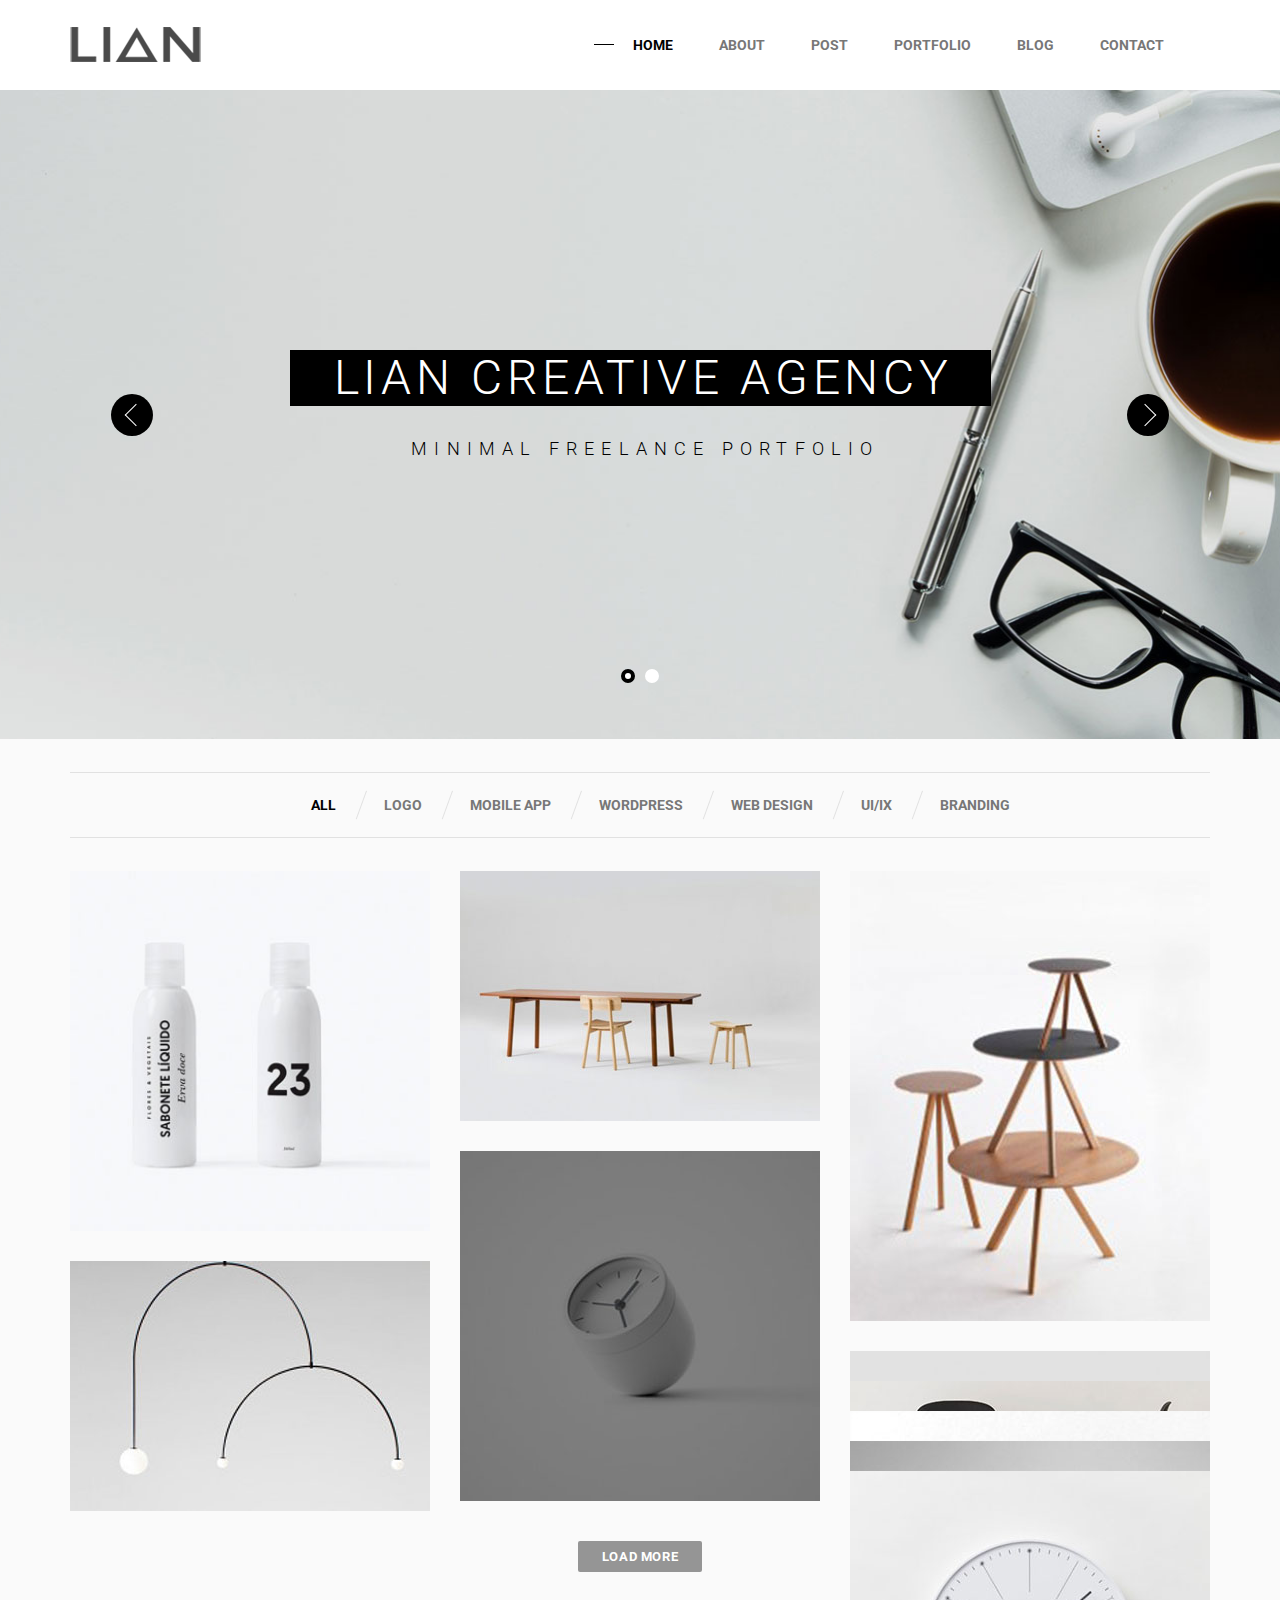
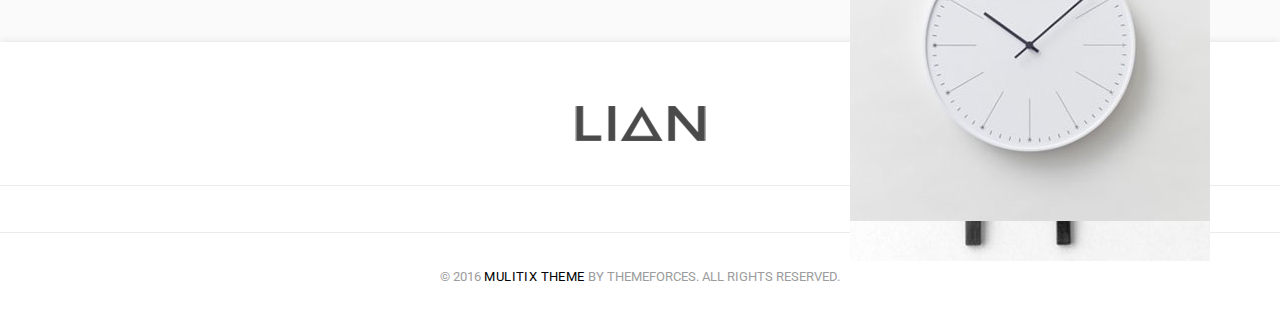
==== commit e1dfb23b: "version 1.2.16" ====
--- a/index.html
+++ b/index.html
@@ -17,8 +17,9 @@
             </div>
             <nav class="header__nav nav">
               <ul class="nav__list">
-                <li class="nav__item"><a href="#" class="nav__link nav__link_active">Home</a></li>
+                <li class="nav__item"><a href="index.html" class="nav__link nav__link_active">Home</a></li>
                 <li class="nav__item"><a href="#" class="nav__link">About</a></li>
+                <li class="nav__item"><a href="single_post.html" class="nav__link">Post</a></li>
                 <li class="nav__item"><a href="portfolio.html" class="nav__link">Portfolio</a></li>
                 <li class="nav__item"><a href="blog.html" class="nav__link">Blog</a></li>
                 <li class="nav__item"><a href="#" class="nav__link">Contact</a></li>
--- a/css/main.css
+++ b/css/main.css
@@ -254,8 +254,7 @@
     margin-left: auto;
     margin-right: auto; }
 
-.button_load {
-  padding: 0;
+.button {
   border: none;
   font: inherit;
   color: inherit;
@@ -265,11 +264,14 @@
   font-size: 13px;
   font-weight: bold;
   text-transform: uppercase;
-  background-color: #959595;
+  background-color: #000000;
   color: #ffffff;
   padding: 8px 24px;
   border-radius: 2px;
   letter-spacing: 0.6px; }
+  .button_load {
+    background-color: #959595;
+    color: #ffffff; }
 
 .header {
   display: flex;
@@ -513,7 +515,6 @@
     font-weight: bold;
     text-transform: uppercase;
     color: #777777;
-    background-color: #FFFFFF;
     text-decoration: none; }
     .menu__link:hover {
       color: black; }
@@ -584,82 +585,15 @@
     width: 760px; }
   .blog__sidebar {
     width: 360px; }
+  .blog__sidebar-search {
+    padding-bottom: 25px; }
+  .blog__sidebar-block {
+    padding-bottom: 25px; }
   .blog__footer {
     display: flex;
     justify-content: center;
     padding-top: 35px;
     padding-bottom: 100px; }
-
-.search {
-  position: relative;
-  width: 100%;
-  margin: 0 auto; }
-  .search__input {
-    width: 100%;
-    height: 60px;
-    padding-left: 28px;
-    border: none;
-    outline: none;
-    border-radius: 3px;
-    font-family: Roboto, sans-serif;
-    font-style: italic;
-    font-size: 16px;
-    color: #b7b7b7; }
-    .search__input::-webkit-input-placeholder {
-      color: #b7b7b7; }
-    .search__input:-ms-input-placeholder {
-      color: #b7b7b7; }
-    .search__input::-ms-input-placeholder {
-      color: #b7b7b7; }
-    .search__input::placeholder {
-      color: #b7b7b7; }
-  .search__button {
-    position: absolute;
-    top: 12px;
-    right: 10px;
-    width: 34px;
-    height: 34px;
-    border: none;
-    background: #999999;
-    border-radius: 3px;
-    cursor: pointer; }
-    .search__button:before {
-      content: "\f002";
-      font-family: FontAwesome;
-      font-size: 16px;
-      color: #ffffff; }
-
-.sidebar-block__header {
-  display: flex;
-  position: relative;
-  justify-content: center;
-  padding-top: 12px;
-  padding-bottom: 8px;
-  background-color: #ebebeb; }
-  .sidebar-block__header:before {
-    content: '';
-    background-color: #ebebeb;
-    color: #ebebeb;
-    position: absolute;
-    top: 100%;
-    left: 50%;
-    -webkit-transform: translate(-50%, -50%) rotate(45deg);
-            transform: translate(-50%, -50%) rotate(45deg);
-    border: 0px solid;
-    height: 8px;
-    width: 8px; }
-
-.sidebar-block__title {
-  margin: 0;
-  font-family: Roboto, sans-serif;
-  font-size: 18px;
-  font-weight: 300;
-  letter-spacing: 7px;
-  text-transform: uppercase; }
-
-.sidebar-block__content {
-  padding: 25px;
-  background-color: #FFFFFF; }
 
 .post {
   display: block;
@@ -678,11 +612,17 @@
     padding-left: 45px;
     padding-right: 35px;
     padding-bottom: 40px;
-    padding-top: 0px; }
+    padding-top: 30px; }
   .post__tag {
-    margin-top: 36px; }
+    margin-top: 0;
+    margin-bottom: 30px; }
+  .post__title-link {
+    text-decoration: none; }
+    .post__title-link:hover {
+      color: #333333;
+      text-decoration: underline; }
   .post__title {
-    margin-top: 26px;
+    margin-top: 0px;
     font-family: Roboto, sans-serif;
     color: #333333;
     font-size: 20px;
@@ -731,6 +671,9 @@
     font-size: 13px;
     color: #cccccc;
     padding-left: 24px; }
+    .post__icon:hover {
+      color: #000000;
+      cursor: pointer; }
   .post__img-link {
     display: block;
     position: relative; }
@@ -751,17 +694,335 @@
     .post__img-link:hover .post__title {
       color: #ffffff; }
 
+.search {
+  position: relative;
+  width: 100%;
+  margin: 0 auto; }
+  .search__input {
+    width: 100%;
+    height: 60px;
+    padding-left: 28px;
+    padding-right: 50px;
+    border: none;
+    outline: none;
+    border-radius: 3px;
+    font-family: Roboto, sans-serif;
+    font-style: italic;
+    font-size: 16px;
+    color: #b7b7b7; }
+    .search__input::-webkit-input-placeholder {
+      color: #b7b7b7; }
+    .search__input:-ms-input-placeholder {
+      color: #b7b7b7; }
+    .search__input::-ms-input-placeholder {
+      color: #b7b7b7; }
+    .search__input::placeholder {
+      color: #b7b7b7; }
+  .search__button {
+    position: absolute;
+    padding: 1px 6px;
+    top: 12px;
+    right: 10px;
+    width: 34px;
+    height: 34px;
+    border: none;
+    background: #999999;
+    border-radius: 3px;
+    cursor: pointer; }
+    .search__button:before {
+      content: "\f002";
+      font-family: FontAwesome;
+      font-size: 16px;
+      color: #ffffff; }
+
+.sidebar-block__header {
+  display: flex;
+  position: relative;
+  justify-content: center;
+  padding-top: 12px;
+  padding-bottom: 8px;
+  background-color: #ebebeb; }
+  .sidebar-block__header:before {
+    content: '';
+    background-color: #ebebeb;
+    color: #ebebeb;
+    position: absolute;
+    top: 100%;
+    left: 50%;
+    -webkit-transform: translate(-50%, -50%) rotate(45deg);
+            transform: translate(-50%, -50%) rotate(45deg);
+    border: 0px solid;
+    height: 8px;
+    width: 8px; }
+
+.sidebar-block__title {
+  margin: 0;
+  font-family: Roboto, sans-serif;
+  font-size: 18px;
+  font-weight: 300;
+  letter-spacing: 7px;
+  text-transform: uppercase; }
+
+.sidebar-block__content {
+  background-color: #FFFFFF; }
+
+.mini-post {
+  display: flex;
+  flex-direction: column;
+  justify-content: center;
+  padding-top: 25px;
+  padding-bottom: 5px;
+  padding-left: 25px;
+  padding-right: 25px; }
+  .mini-post__item {
+    display: flex;
+    padding-bottom: 25px;
+    flex-direction: row;
+    justify-content: space-between;
+    text-decoration: none; }
+    .mini-post__item:hover .mini-post__title {
+      text-decoration: underline; }
+  .mini-post__block-img {
+    width: 90px; }
+  .mini-post__img {
+    display: block;
+    width: 90px; }
+  .mini-post__block-info {
+    display: flex;
+    flex-direction: column;
+    justify-content: space-between;
+    padding-left: 18px; }
+  .mini-post__title {
+    font-family: Roboto, sans-serif;
+    font-size: 16px;
+    font-weight: 500;
+    color: #333333; }
+  .mini-post__date {
+    font-family: Roboto, sans-serif;
+    font-size: 13px;
+    font-weight: 300;
+    color: #777777; }
+
+.tags {
+  display: flex;
+  flex-direction: row;
+  align-items: center;
+  flex-wrap: wrap;
+  height: 100%;
+  padding-top: 30px;
+  padding-right: 15px;
+  padding-bottom: 25px;
+  padding-left: 15px; }
+  .tags__item {
+    margin-left: 3px;
+    margin-right: 3px;
+    margin-top: 5px;
+    margin-bottom: 5px; }
+
 .tag {
   padding: 8px 16px;
   font-family: Roboto, sans-serif;
   font-size: 13px;
-  font-weight: bold;
-  text-transform: uppercase;
-  background-color: black;
-  color: #ffffff;
+  color: #9c9c9c;
+  border: 1px solid #eeeeee;
   border-radius: 3px;
   letter-spacing: 0;
-  text-decoration: none; }
+  text-decoration: none;
+  background-color: #ffffff; }
+  .tag_active {
+    background-color: black;
+    color: #ffffff;
+    border: 1px solid black; }
+  .tag_post {
+    font-weight: bold;
+    text-transform: uppercase;
+    background-color: black;
+    color: #ffffff;
+    border: 1px solid black; }
+
+.insta-list {
+  display: flex;
+  flex-direction: row;
+  flex-wrap: wrap;
+  padding-top: 32px;
+  padding-bottom: 20px;
+  padding-left: 22px; }
+  .insta-list__item {
+    padding: 3px; }
+  .insta-list__img {
+    display: block;
+    width: 100px; }
+
+.single-post {
+  max-width: 946px;
+  display: flex;
+  flex-direction: column;
+  align-items: center; }
+  .single-post__header-title {
+    margin: 0;
+    font-family: Roboto, sans-serif;
+    font-size: 30px;
+    font-weight: 300;
+    color: #333333;
+    letter-spacing: 4.5px;
+    text-transform: uppercase; }
+  .single-post__header-list {
+    padding-top: 20px;
+    padding-bottom: 25px;
+    display: flex;
+    width: 100%;
+    flex-direction: row;
+    justify-content: center; }
+  .single-post__header-item {
+    padding-left: 31px;
+    padding-right: 31px; }
+  .single-post__header-text {
+    font-family: Roboto, sans-serif;
+    font-size: 14px;
+    color: #777777;
+    font-weight: 700;
+    letter-spacing: 0.35px; }
+    .single-post__header-text_likes:before {
+      padding-right: 8px;
+      display: inline-block;
+      font-style: normal;
+      font-variant: normal;
+      text-rendering: auto;
+      font-family: "Font Awesome 5 Free";
+      content: "\f004";
+      color: #777777;
+      font-weight: 500; }
+  .single-post__img {
+    padding-bottom: 25px; }
+  .single-post__text {
+    margin: 0;
+    padding-left: 65px;
+    padding-right: 65px;
+    padding-top: 25px;
+    padding-bottom: 25px;
+    font-family: Roboto, sans-serif;
+    font-size: 14px;
+    color: #777777;
+    font-weight: 500;
+    line-height: 30px;
+    letter-spacing: 0.35px; }
+  .single-post__heading {
+    margin: 0;
+    padding-left: 65px;
+    padding-top: 25px;
+    align-self: flex-start;
+    font-family: Roboto, sans-serif;
+    font-size: 16px;
+    color: #333333;
+    font-weight: 700;
+    letter-spacing: 0.35px;
+    text-transform: uppercase; }
+  .single-post__blockquote {
+    margin-left: 0px;
+    margin-right: 0px;
+    margin-top: 0px;
+    margin-bottom: 15px; }
+  .single-post__comment {
+    max-width: 810px;
+    padding-top: 69px;
+    padding-bottom: 69px; }
+
+.blockquote {
+  padding-left: 35px;
+  padding-right: 30px;
+  padding-top: 20px;
+  padding-bottom: 28px;
+  border-left: 4px solid #c8c8c8;
+  border-right: 1px solid #e1e1e1;
+  border-top: 1px solid #e1e1e1;
+  border-bottom: 1px solid #e1e1e1; }
+  .blockquote__text {
+    margin: 0;
+    font-family: 'PT Serif', serif;
+    font-style: italic;
+    font-size: 18px;
+    font-weight: 700;
+    line-height: 30px;
+    color: #777777; }
+
+.comment {
+  text-align: center;
+  width: 100%; }
+  .comment__title {
+    margin: 0;
+    padding-bottom: 20px;
+    font-family: Roboto, sans-serif;
+    font-size: 20px;
+    color: #000000;
+    font-weight: 300;
+    letter-spacing: 4px;
+    text-transform: uppercase; }
+
+.form-comment__list {
+  display: flex;
+  flex-direction: row;
+  justify-content: space-between;
+  padding-bottom: 11px; }
+
+.form-comment__input {
+  width: 250px;
+  height: 40px;
+  padding-left: 12px;
+  border: none;
+  outline: none;
+  background-color: #fafafa;
+  border-radius: 3px;
+  border-left: 1px solid #e1e1e1;
+  border-right: 1px solid #e1e1e1;
+  border-top: 1px solid #e1e1e1;
+  border-bottom: 1px solid #e1e1e1;
+  font-family: Roboto, sans-serif;
+  font-style: italic;
+  font-size: 14px;
+  color: #c4c4c4; }
+  .form-comment__input::-webkit-input-placeholder {
+    color: #c4c4c4; }
+  .form-comment__input:-ms-input-placeholder {
+    color: #c4c4c4; }
+  .form-comment__input::-ms-input-placeholder {
+    color: #c4c4c4; }
+  .form-comment__input::placeholder {
+    color: #c4c4c4; }
+  .form-comment__input:focus {
+    border-left: 3px solid #c8c8c8;
+    padding-left: 10px; }
+
+.form-comment__textarea {
+  width: 100%;
+  padding-top: 12px;
+  padding-left: 12px;
+  border: none;
+  outline: none;
+  background-color: #fafafa;
+  border-radius: 3px;
+  border-left: 1px solid #e1e1e1;
+  border-right: 1px solid #e1e1e1;
+  border-top: 1px solid #e1e1e1;
+  border-bottom: 1px solid #e1e1e1;
+  font-family: Roboto, sans-serif;
+  font-style: italic;
+  font-size: 14px;
+  color: #c4c4c4; }
+  .form-comment__textarea::-webkit-input-placeholder {
+    color: #c4c4c4; }
+  .form-comment__textarea:-ms-input-placeholder {
+    color: #c4c4c4; }
+  .form-comment__textarea::-ms-input-placeholder {
+    color: #c4c4c4; }
+  .form-comment__textarea::placeholder {
+    color: #c4c4c4; }
+  .form-comment__textarea:focus {
+    border-left: 3px solid #c8c8c8;
+    padding-left: 10px; }
+
+.form-comment__block {
+  padding-top: 11px;
+  padding-bottom: 11px; }
 
 .footer {
   display: flex;
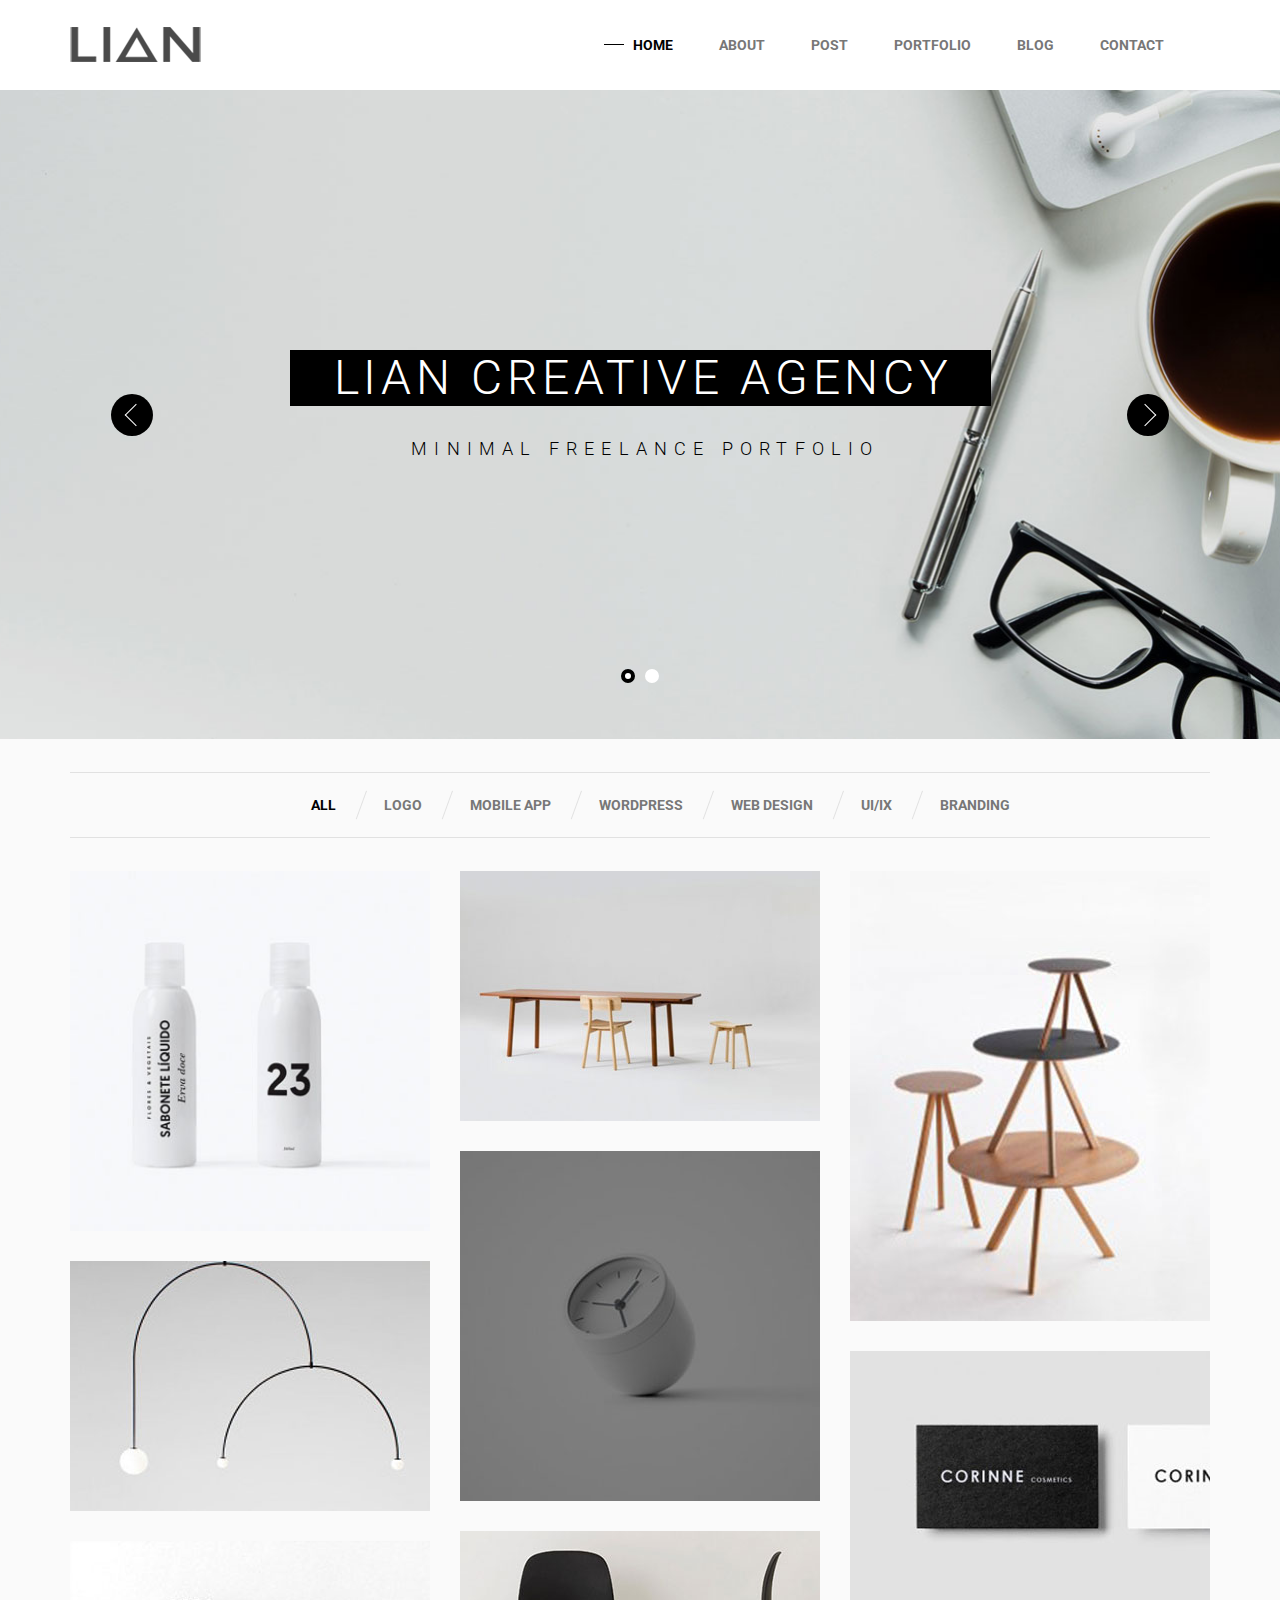
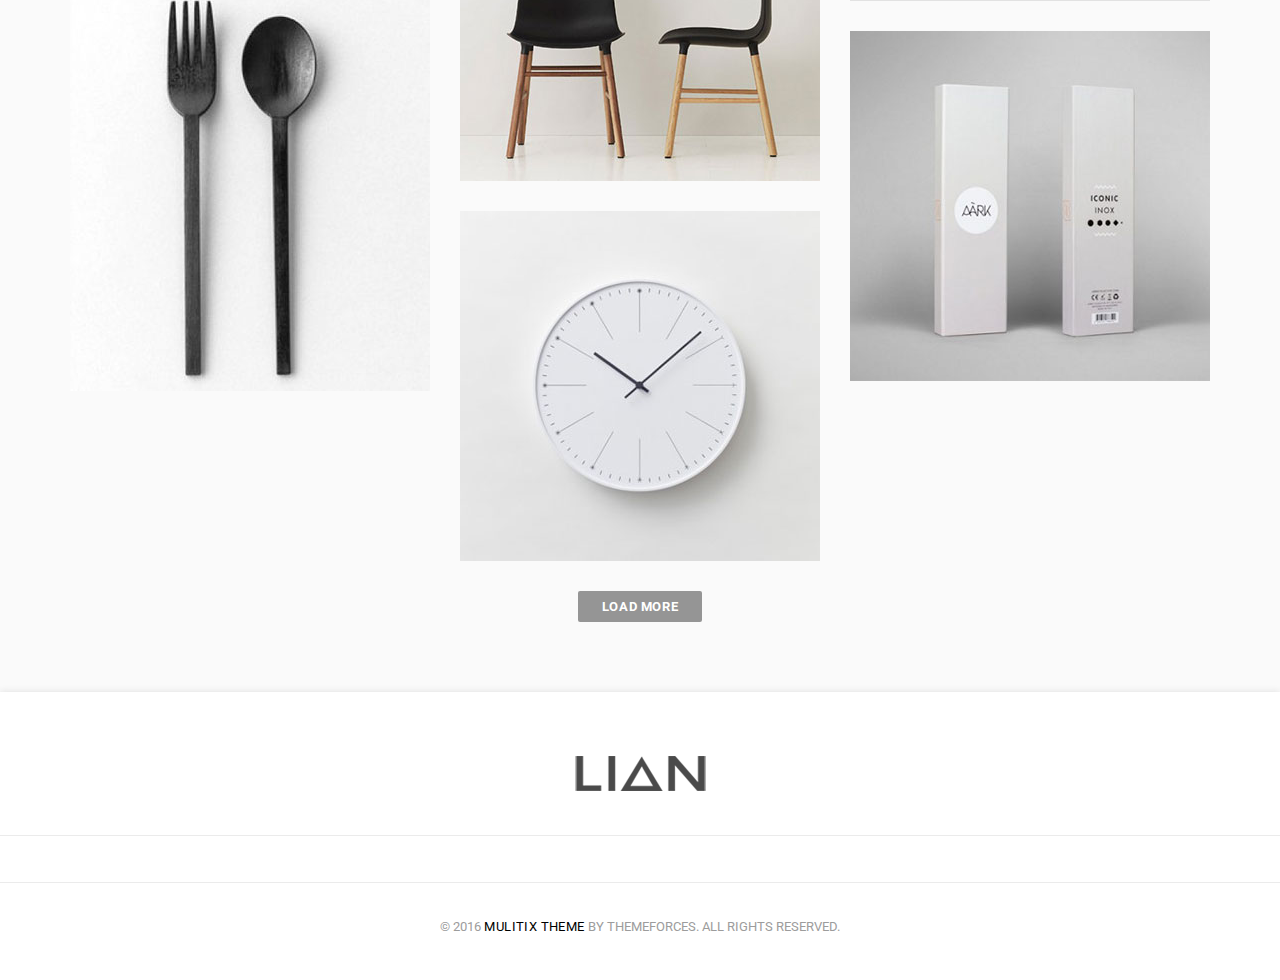
==== commit c7eacd48: "version 1.2.17" ====
--- a/index.html
+++ b/index.html
@@ -18,7 +18,7 @@
             <nav class="header__nav nav">
               <ul class="nav__list">
                 <li class="nav__item"><a href="index.html" class="nav__link nav__link_active">Home</a></li>
-                <li class="nav__item"><a href="#" class="nav__link">About</a></li>
+                <li class="nav__item"><a href="about.html" class="nav__link">About</a></li>
                 <li class="nav__item"><a href="single_post.html" class="nav__link">Post</a></li>
                 <li class="nav__item"><a href="portfolio.html" class="nav__link">Portfolio</a></li>
                 <li class="nav__item"><a href="blog.html" class="nav__link">Blog</a></li>
@@ -123,7 +123,7 @@
                 </li>
               </ul>
               <div class="portfolio__footer">
-                <button class="button button_load">Load more</button>
+                <button class="button button_light">Load more</button>
               </div>
           </div>
 
--- a/css/main.css
+++ b/css/main.css
@@ -269,7 +269,7 @@
   padding: 8px 24px;
   border-radius: 2px;
   letter-spacing: 0.6px; }
-  .button_load {
+  .button_light {
     background-color: #959595;
     color: #ffffff; }
 
@@ -323,7 +323,7 @@
     content: "";
     height: 1px;
     width: 20px;
-    left: 7px;
+    left: 17px;
     top: 8px;
     background: black; }
 
@@ -602,7 +602,10 @@
   margin-bottom: 30px; }
   .post__img {
     display: block;
-    width: 360px; }
+    width: 360px;
+    height: auto;
+    -o-object-fit: cover;
+       object-fit: cover; }
   .post__video {
     width: 360px; }
   .post__block {
@@ -700,7 +703,8 @@
   margin: 0 auto; }
   .search__input {
     width: 100%;
-    height: 60px;
+    padding-top: 20px;
+    padding-bottom: 20px;
     padding-left: 28px;
     padding-right: 50px;
     border: none;
@@ -771,7 +775,7 @@
   flex-direction: column;
   justify-content: center;
   padding-top: 25px;
-  padding-bottom: 5px;
+  padding-bottom: 25px;
   padding-left: 25px;
   padding-right: 25px; }
   .mini-post__item {
@@ -780,6 +784,8 @@
     flex-direction: row;
     justify-content: space-between;
     text-decoration: none; }
+    .mini-post__item:last-child {
+      padding-bottom: 0px; }
     .mini-post__item:hover .mini-post__title {
       text-decoration: underline; }
   .mini-post__block-img {
@@ -841,17 +847,16 @@
     border: 1px solid black; }
 
 .insta-list {
-  display: flex;
-  flex-direction: row;
-  flex-wrap: wrap;
-  padding-top: 32px;
-  padding-bottom: 20px;
-  padding-left: 22px; }
-  .insta-list__item {
-    padding: 3px; }
+  display: grid;
+  grid-template-columns: 100px 100px 100px;
+  grid-gap: 5px;
+  padding: 25px 25px; }
   .insta-list__img {
     display: block;
-    width: 100px; }
+    width: 100px;
+    height: auto;
+    -o-object-fit: cover;
+       object-fit: cover; }
 
 .single-post {
   max-width: 946px;
@@ -995,6 +1000,7 @@
 .form-comment__textarea {
   width: 100%;
   padding-top: 12px;
+  resize: vertical;
   padding-left: 12px;
   border: none;
   outline: none;
@@ -1092,3 +1098,175 @@
   letter-spacing: 0.4px;
   text-decoration: none;
   color: black; }
+
+.about__story {
+  display: flex;
+  flex-direction: row; }
+
+.about__img {
+  display: block;
+  width: 531px;
+  height: auto;
+  -o-object-fit: cover;
+     object-fit: cover; }
+
+.about__block {
+  padding-left: 54px; }
+
+.about__content-heading {
+  font-family: Roboto, sans-serif;
+  font-size: 18px;
+  color: #000000;
+  font-weight: 300;
+  letter-spacing: 7.2px;
+  text-transform: uppercase;
+  margin-top: 9px;
+  margin-bottom: 40px; }
+
+.about__content-text {
+  margin-top: 9px;
+  margin-bottom: 45px;
+  font-family: Roboto, sans-serif;
+  font-size: 14px;
+  color: #777777;
+  font-weight: 500;
+  letter-spacing: 0.35px;
+  line-height: 30px; }
+
+.about__team {
+  padding-top: 95px;
+  padding-bottom: 75px; }
+
+.about__team-header {
+  display: block;
+  text-align: center; }
+
+.about__team-heading {
+  margin-top: 0;
+  margin-button: 40px;
+  font-family: Roboto, sans-serif;
+  font-size: 30px;
+  color: black;
+  font-weight: 300;
+  letter-spacing: 12px;
+  text-transform: uppercase; }
+
+.about__team-text {
+  padding-left: 275px;
+  padding-right: 275px;
+  font-family: Roboto, sans-serif;
+  font-size: 14px;
+  color: #777777;
+  font-weight: 500;
+  line-height: 30px;
+  letter-spacing: 0.35px; }
+
+.about__team-cards {
+  margin-top: 65px; }
+
+.skill__item {
+  display: block;
+  padding-bottom: 25px; }
+  .skill__item:last-child {
+    padding-bottom: 0px; }
+
+.skill__name {
+  display: block;
+  padding-bottom: 15px;
+  font-family: Roboto, sans-serif;
+  font-size: 16px;
+  font-weight: bold;
+  color: #2f302f; }
+
+.skill__line {
+  position: relative;
+  height: 10px;
+  width: 100%;
+  background-color: #ebebeb; }
+
+.skill__result {
+  position: absolute;
+  top: 4px;
+  right: 0;
+  bottom: 4px;
+  left: 0;
+  background-color: #a1a1a1;
+  width: 50%; }
+
+.skill__round {
+  position: absolute;
+  top: 50%;
+  left: 50%;
+  height: 12px;
+  width: 12px;
+  border: 4px solid black;
+  background-color: #ffffff;
+  border-radius: 50%;
+  -webkit-transform: translate(0, -50%);
+          transform: translate(0, -50%); }
+
+.skill__flag {
+  position: absolute;
+  padding-top: 3px;
+  padding-left: 9px;
+  font-family: 'Lato', sans-serif;
+  font-size: 12px;
+  font-weight: 400;
+  color: white;
+  top: -36px;
+  left: 50%;
+  height: 21px;
+  width: 40px;
+  background-color: black;
+  -webkit-transform: translate(15%, 0);
+          transform: translate(15%, 0); }
+  .skill__flag:before {
+    position: absolute;
+    content: "";
+    top: 21px;
+    left: 0;
+    width: 0;
+    height: 0;
+    border-top: 7px solid black;
+    border-right: 7px solid transparent; }
+
+.card {
+  display: grid;
+  grid-template-columns: 356px 356px 356px;
+  grid-gap: 29px; }
+  .card__item {
+    background-color: #ffffff; }
+  .card__block {
+    padding-top: 30px;
+    padding-right: 35px;
+    padding-bottom: 25px;
+    padding-left: 35px; }
+  .card__img {
+    display: block;
+    width: 356px;
+    height: auto;
+    -o-object-fit: cover;
+       object-fit: cover; }
+  .card__heading {
+    margin-top: 0px;
+    margin-bottom: 5px;
+    font-family: Roboto, sans-serif;
+    font-size: 24px;
+    color: #000000;
+    font-weight: 300;
+    letter-spacing: 0.96px;
+    text-transform: uppercase; }
+  .card__position {
+    font-family: Roboto, sans-serif;
+    font-size: 16px;
+    color: #777777;
+    font-weight: 700;
+    letter-spacing: 0.4px; }
+  .card__text {
+    margin-top: 20px;
+    margin-bottom: 0px;
+    font-family: Roboto, sans-serif;
+    font-size: 14px;
+    color: #9c9c9c;
+    font-weight: 500;
+    line-height: 24px; }
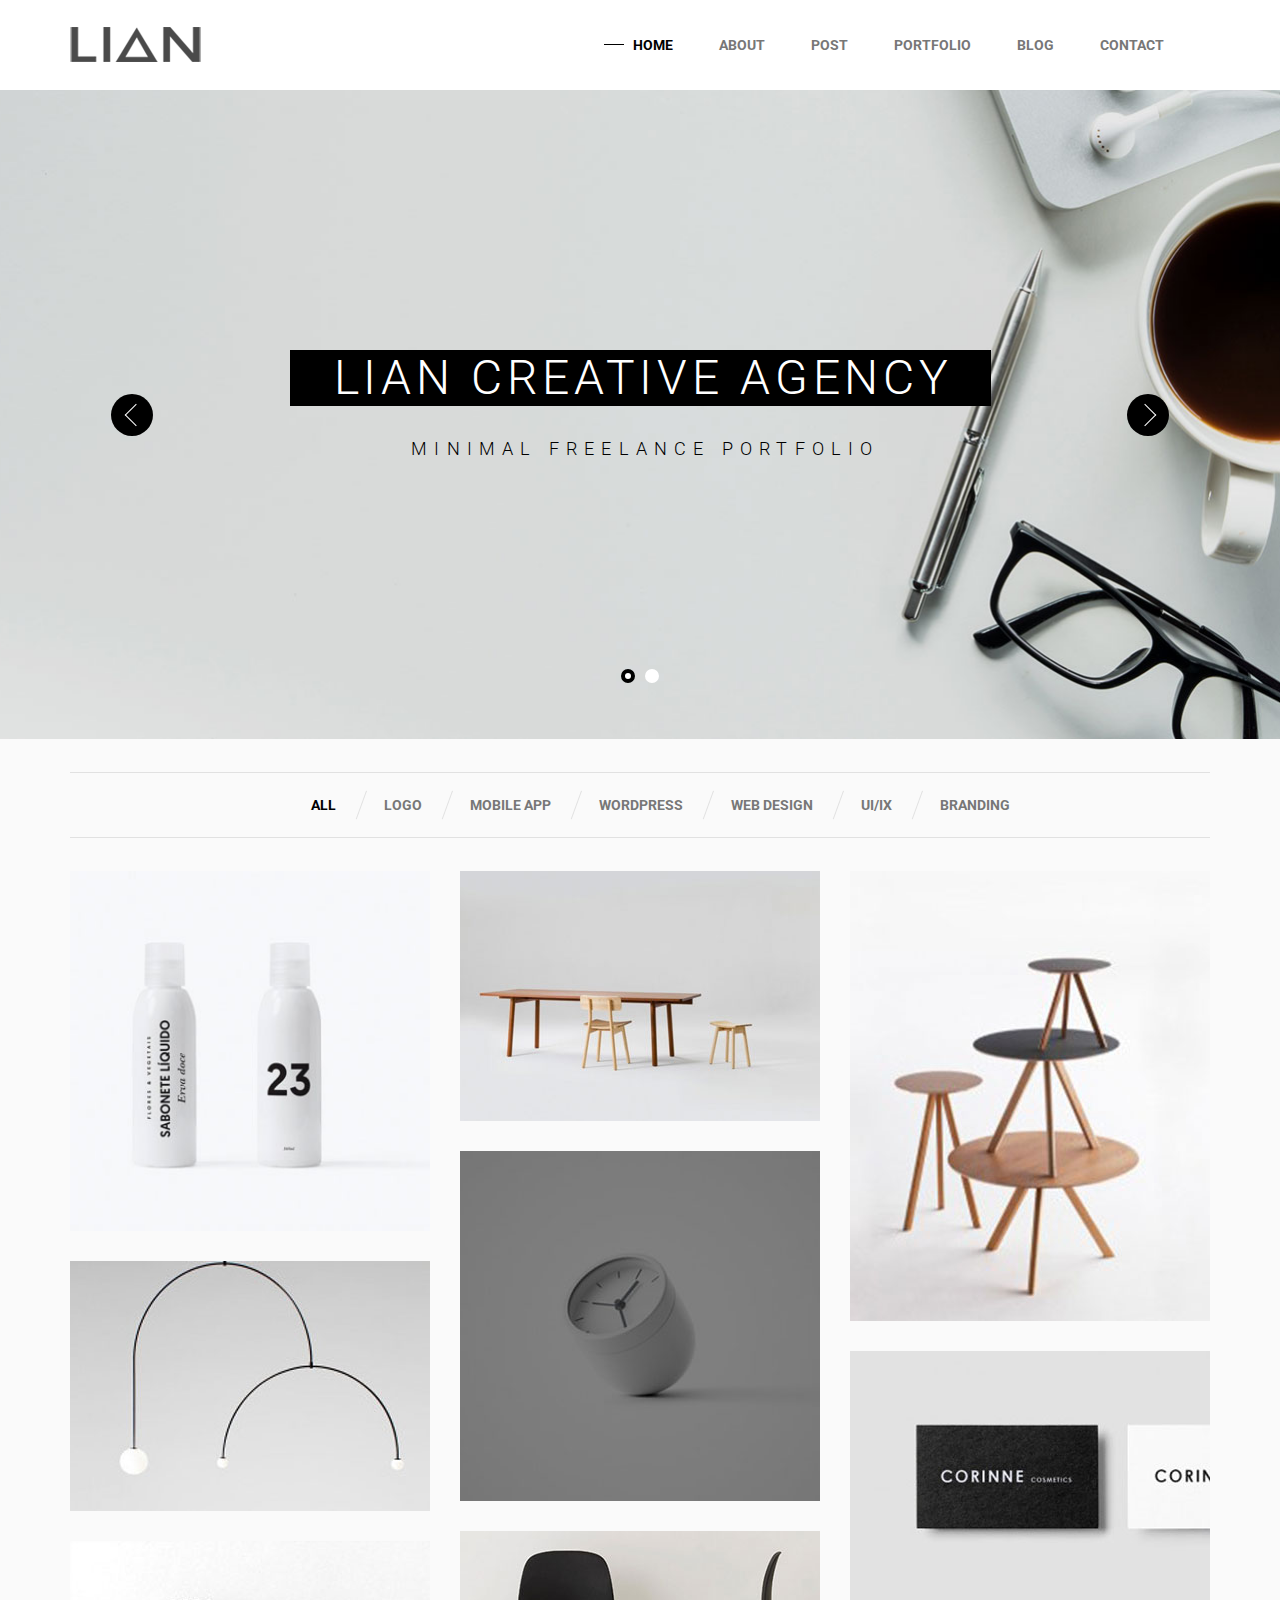
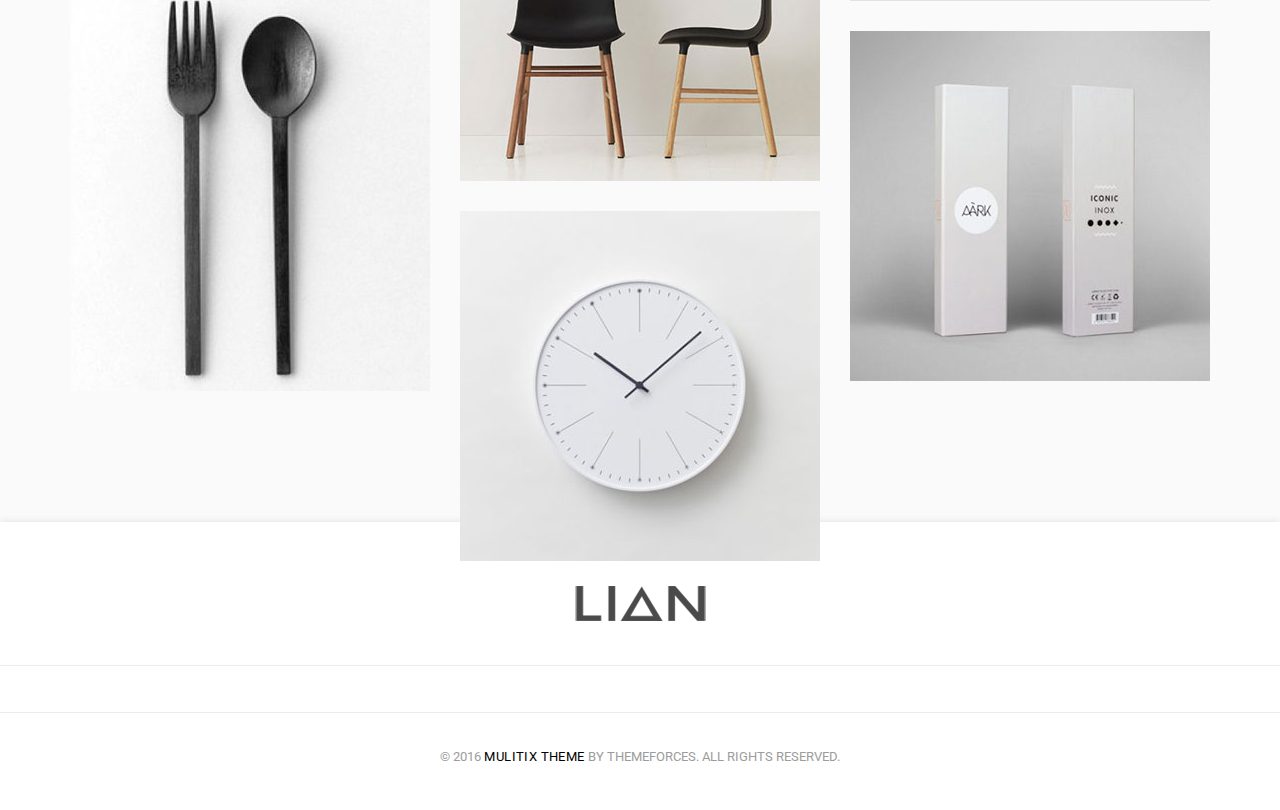
==== commit aa412f16: "version 1.2.19" ====
--- a/index.html
+++ b/index.html
@@ -1,10 +1,11 @@
 <!doctype html>
 <html>
     <head>
+      <meta name="viewport" content="width=device-width, inital-scale=1.0">
       <link href="https://fonts.googleapis.com/css?family=Roboto:300,400,700" rel="stylesheet">
-       <link rel="stylesheet" href="https://use.fontawesome.com/releases/v5.8.1/css/all.css" integrity="sha384-50oBUHEmvpQ+1lW4y57PTFmhCaXp0ML5d60M1M7uH2+nqUivzIebhndOJK28anvf" crossorigin="anonymous">
-       <link href="./css/main.css" rel="stylesheet">
-       <title>Верстка. Шаблон Lian.</title>
+      <link rel="stylesheet" href="https://use.fontawesome.com/releases/v5.8.1/css/all.css" integrity="sha384-50oBUHEmvpQ+1lW4y57PTFmhCaXp0ML5d60M1M7uH2+nqUivzIebhndOJK28anvf" crossorigin="anonymous">
+      <link href="./css/main.css" rel="stylesheet">
+      <title>Верстка. Шаблон Lian.</title>
     </head>
     <body>
       <div class="page">
@@ -16,13 +17,19 @@
                 </a>
             </div>
             <nav class="header__nav nav">
+              <div class="nav__burger">
+                <span class="nav__burger-line"></span>
+                <span class="nav__burger-line"></span>
+                <span class="nav__burger-line"></span>
+                <span class="nav__burger-line"></span>
+              </div>
               <ul class="nav__list">
                 <li class="nav__item"><a href="index.html" class="nav__link nav__link_active">Home</a></li>
                 <li class="nav__item"><a href="about.html" class="nav__link">About</a></li>
                 <li class="nav__item"><a href="single_post.html" class="nav__link">Post</a></li>
                 <li class="nav__item"><a href="portfolio.html" class="nav__link">Portfolio</a></li>
                 <li class="nav__item"><a href="blog.html" class="nav__link">Blog</a></li>
-                <li class="nav__item"><a href="#" class="nav__link">Contact</a></li>
+                <li class="nav__item"><a href="contact.html" class="nav__link">Contact</a></li>
                 <li class="nav__item"><a href="#" class="nav__link"><i class="fas fa-search"></i></a></li>
               </ul>
             </nav>
--- a/css/main.css
+++ b/css/main.css
@@ -287,45 +287,121 @@
     justify-content: space-between;
     align-items: center;
     flex-wrap: nowrap;
-    padding: 0px 0px;
     background-color: #ffffff;
     padding-top: 27px;
     padding-bottom: 28px; }
+    @media (max-width: 1200px) {
+      .header__block {
+        padding-left: 50px;
+        padding-right: 50px; } }
 
 .logo__img {
   display: block; }
 
-.nav__list {
-  display: flex;
-  margin: 0;
-  padding: 0;
-  list-style: none; }
-
-.nav__item {
-  position: relative;
-  padding-left: 46px; }
-
-.nav__link {
-  font-family: 'Roboto', sans-serif;
-  font-size: 14px;
-  font-weight: bold;
-  text-transform: uppercase;
-  color: #777777;
-  background-color: #FFFFFF;
-  text-decoration: none; }
-  .nav__link:hover {
-    color: black; }
-
-.nav__link_active {
-  color: #000000; }
-  .nav__link_active:before {
+.nav {
+  position: relative; }
+  .nav__burger {
+    display: none;
+    width: 45px;
+    height: 35px;
+    position: relative;
+    cursor: pointer; }
+    @media (max-width: 960px) {
+      .nav__burger {
+        display: block; } }
+  .nav__burger-line {
+    display: block;
     position: absolute;
-    content: "";
-    height: 1px;
-    width: 20px;
-    left: 17px;
-    top: 8px;
-    background: black; }
+    height: 5px;
+    width: 100%;
+    background: #333333;
+    border-radius: 10px;
+    opacity: 1;
+    left: 0;
+    -webkit-transform: rotate(0deg);
+            transform: rotate(0deg);
+    transition: .25s ease-in-out; }
+    .nav__burger-line:nth-child(1) {
+      top: 5px; }
+    .nav__burger-line:nth-child(2) {
+      top: 15px; }
+    .nav__burger-line:nth-child(3) {
+      top: 15px; }
+    .nav__burger-line:nth-child(4) {
+      top: 25px; }
+    .nav__burger-line_open:nth-child(1) {
+      top: 17px;
+      width: 0%;
+      left: 50%; }
+    .nav__burger-line_open:nth-child(2) {
+      -webkit-transform: rotate(45deg);
+              transform: rotate(45deg); }
+    .nav__burger-line_open:nth-child(3) {
+      -webkit-transform: rotate(-45deg);
+              transform: rotate(-45deg); }
+    .nav__burger-line_open:nth-child(4) {
+      top: 17px;
+      width: 0%;
+      left: 50%; }
+  .nav__list {
+    display: flex;
+    margin: 0;
+    padding: 0;
+    list-style: none; }
+    @media (max-width: 960px) {
+      .nav__list {
+        display: none; } }
+    @media (max-width: 960px) {
+      .nav__list_burger {
+        position: absolute;
+        display: flex;
+        flex-direction: column;
+        list-style: none;
+        top: 40px;
+        left: -150px;
+        right: 0px;
+        z-index: 2; } }
+  .nav__item {
+    position: relative;
+    padding-left: 46px; }
+    @media (max-width: 960px) {
+      .nav__item {
+        padding-top: 5px;
+        padding-bottom: 5px;
+        background-color: black; } }
+  .nav__link {
+    font-family: 'Roboto', sans-serif;
+    font-size: 14px;
+    font-weight: bold;
+    text-transform: uppercase;
+    color: #777777;
+    background-color: #FFFFFF;
+    text-decoration: none; }
+    .nav__link:hover {
+      color: black; }
+    @media (max-width: 960px) {
+      .nav__link {
+        font-size: 20px;
+        color: #ffffff;
+        background-color: transparent; }
+        .nav__link:hover {
+          color: #777777; } }
+  .nav__link_active {
+    color: #000000; }
+    .nav__link_active:before {
+      position: absolute;
+      content: "";
+      height: 1px;
+      width: 20px;
+      left: 17px;
+      top: 8px;
+      background: black; }
+    @media (max-width: 960px) {
+      .nav__link_active {
+        color: #777777; }
+        .nav__link_active:before {
+          top: 16px;
+          background: #777777; } }
 
 .slider__item {
   background-repeat: no-repeat;
@@ -1134,35 +1210,32 @@
   line-height: 30px; }
 
 .about__team {
-  padding-top: 95px;
+  padding-top: 35px;
   padding-bottom: 75px; }
 
-.about__team-header {
+.section-title {
   display: block;
+  padding-top: 60px;
+  padding-bottom: 45px;
   text-align: center; }
-
-.about__team-heading {
-  margin-top: 0;
-  margin-button: 40px;
-  font-family: Roboto, sans-serif;
-  font-size: 30px;
-  color: black;
-  font-weight: 300;
-  letter-spacing: 12px;
-  text-transform: uppercase; }
-
-.about__team-text {
-  padding-left: 275px;
-  padding-right: 275px;
-  font-family: Roboto, sans-serif;
-  font-size: 14px;
-  color: #777777;
-  font-weight: 500;
-  line-height: 30px;
-  letter-spacing: 0.35px; }
-
-.about__team-cards {
-  margin-top: 65px; }
+  .section-title__heading {
+    margin-top: 0;
+    margin-button: 40px;
+    font-family: Roboto, sans-serif;
+    font-size: 30px;
+    color: black;
+    font-weight: 300;
+    letter-spacing: 12px;
+    text-transform: uppercase; }
+  .section-title__text {
+    padding-left: 275px;
+    padding-right: 275px;
+    font-family: Roboto, sans-serif;
+    font-size: 14px;
+    color: #777777;
+    font-weight: 500;
+    line-height: 30px;
+    letter-spacing: 0.35px; }
 
 .skill__item {
   display: block;
@@ -1189,7 +1262,7 @@
   top: 4px;
   right: 0;
   bottom: 4px;
-  left: 0;
+  left: 3px;
   background-color: #a1a1a1;
   width: 50%; }
 
@@ -1235,7 +1308,9 @@
   grid-template-columns: 356px 356px 356px;
   grid-gap: 29px; }
   .card__item {
-    background-color: #ffffff; }
+    background-color: transparent; }
+    .card__item_bg-white {
+      background-color: #FFFFFF; }
   .card__block {
     padding-top: 30px;
     padding-right: 35px;
@@ -1270,3 +1345,71 @@
     color: #9c9c9c;
     font-weight: 500;
     line-height: 24px; }
+
+.info {
+  display: grid;
+  grid-template-rows: 1fr;
+  grid-template-columns: 1fr 2fr;
+  grid-gap: 20px;
+  padding-bottom: 70px; }
+  .info__title {
+    position: relative;
+    padding-bottom: 70px; }
+    .info__title:before {
+      position: absolute;
+      content: "";
+      height: 2px;
+      width: 60px;
+      left: 0px;
+      top: 85px;
+      background: black; }
+  .info__title-heading {
+    margin-top: 0px;
+    margin-bottom: 10px;
+    font-family: Roboto, sans-serif;
+    font-size: 30px;
+    color: #000000;
+    font-weight: 300;
+    letter-spacing: 12px;
+    text-transform: uppercase; }
+  .info__title-text {
+    font-family: Roboto, sans-serif;
+    font-size: 16px;
+    color: #777777;
+    font-weight: 500;
+    letter-spacing: 0.4px; }
+  .info__hours-address {
+    padding-bottom: 33px; }
+  .info__tell-fax {
+    padding-bottom: 11px; }
+  .info__text {
+    font-family: Roboto, sans-serif;
+    font-size: 15px;
+    color: #777777;
+    font-weight: 500;
+    letter-spacing: 0.38px; }
+  .info__text-bold {
+    font-family: Roboto, sans-serif;
+    font-size: 15px;
+    color: #000000;
+    font-weight: 700;
+    letter-spacing: 0.38px; }
+  .info__form-input {
+    width: 358px; }
+
+.values {
+  padding-bottom: 40px; }
+  .values__card {
+    grid-template-columns: 354px 354px 354px;
+    grid-gap: 35px; }
+  .values__img {
+    width: 354px; }
+  .values__heading {
+    font-size: 18px;
+    letter-spacing: 7.2px;
+    line-height: 30px; }
+  .values__item {
+    background-color: #fafafa; }
+  .values__block {
+    padding-left: 0px;
+    padding-right: 10px; }
